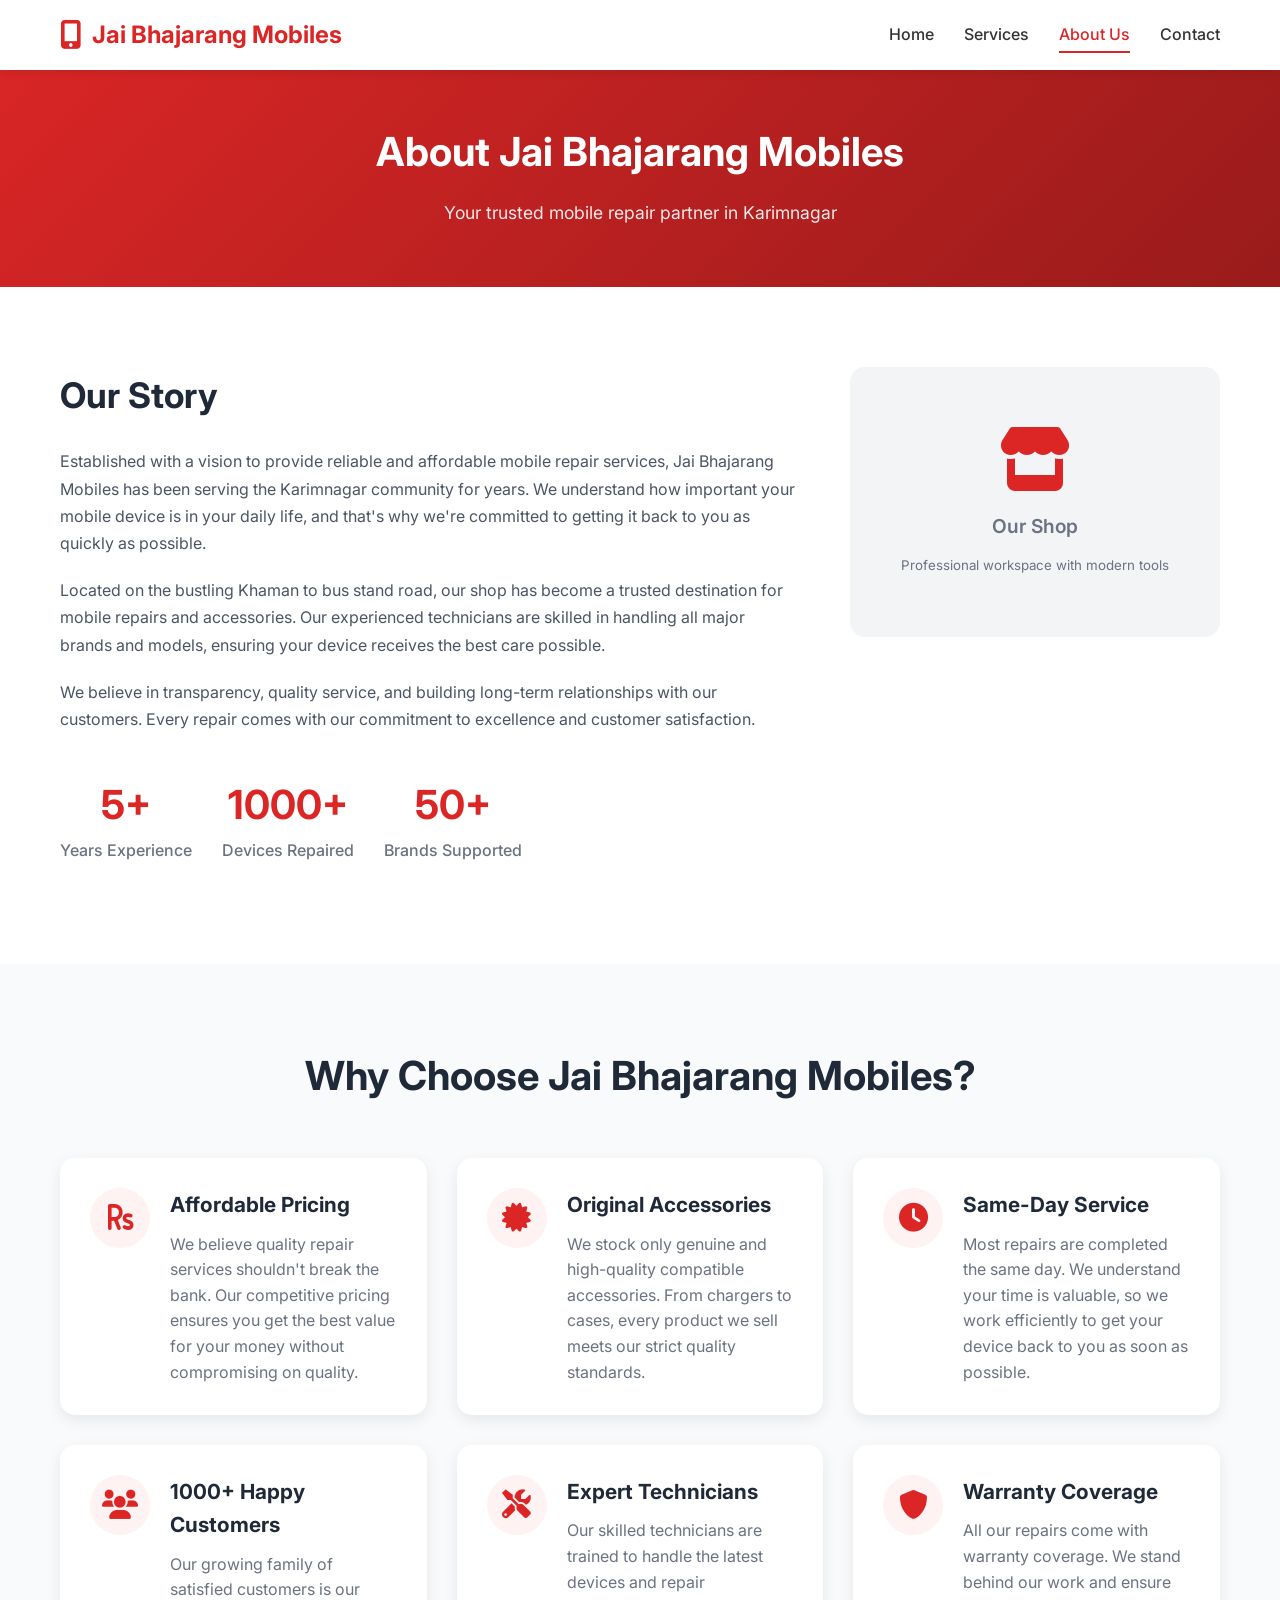
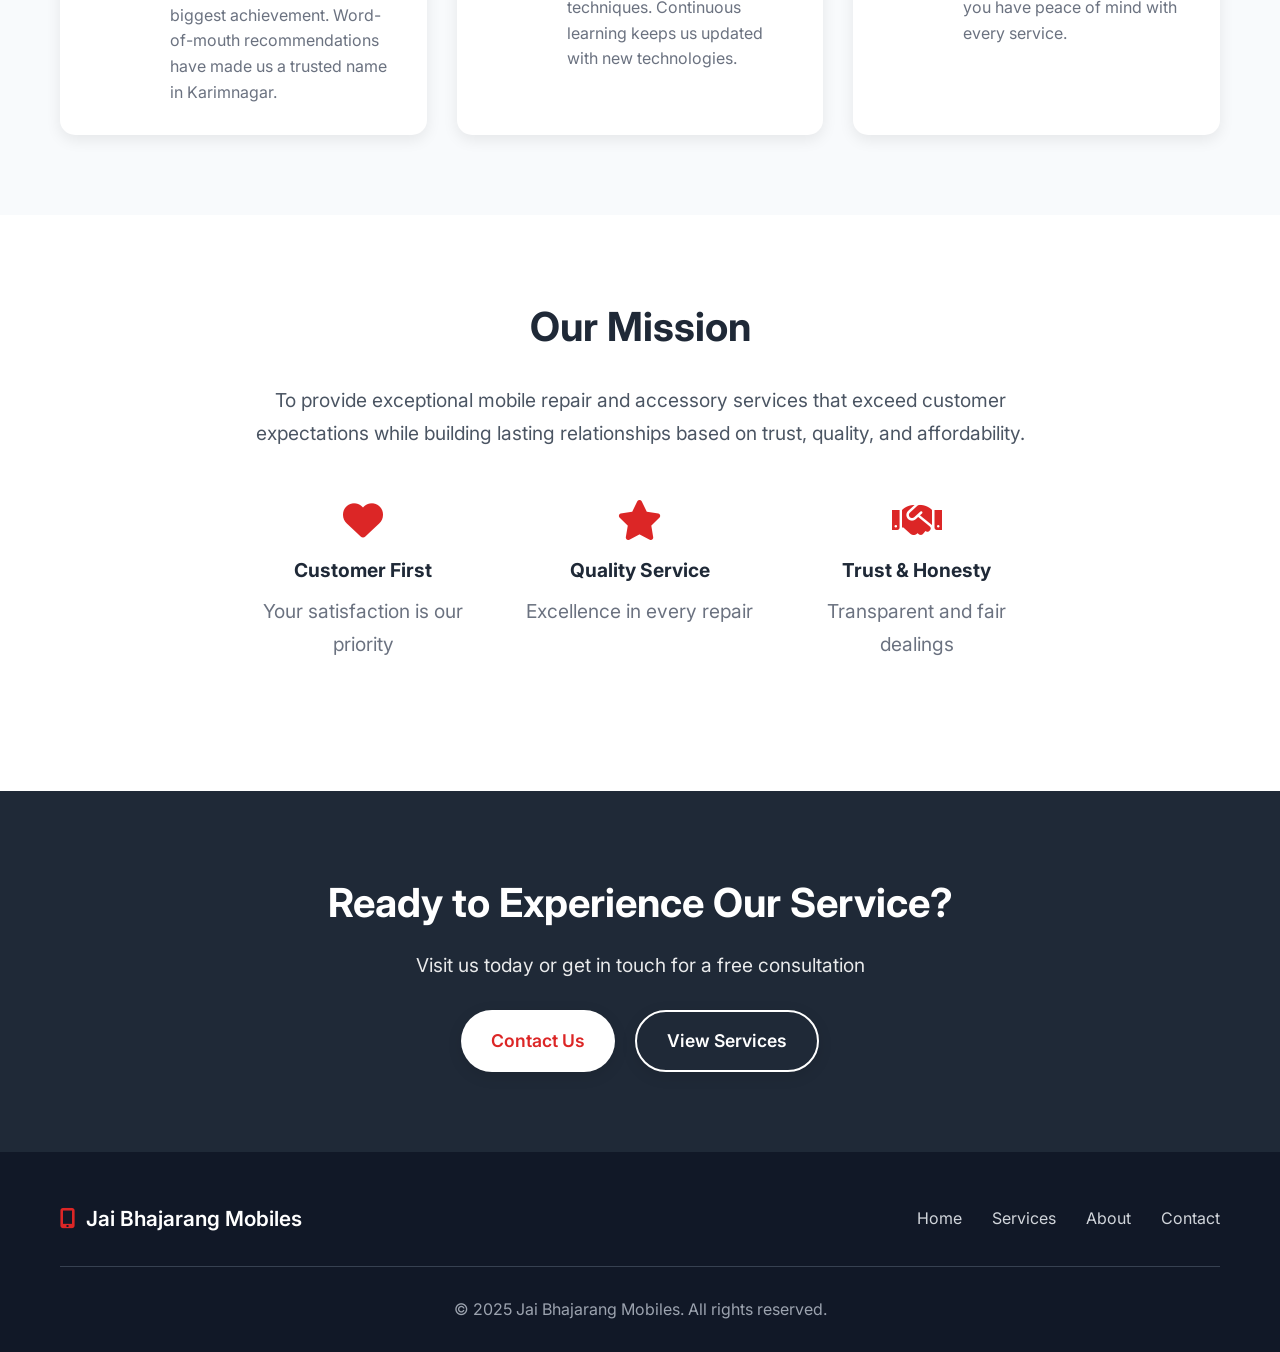
==== about.html @ c6daf956 "Added website files" ====
<!DOCTYPE html>
<html lang="en">
<head>
    <meta charset="UTF-8">
    <meta name="viewport" content="width=device-width, initial-scale=1.0">
    <title>About Us - Jai Bhajarang Mobiles</title>
    <link rel="stylesheet" href="styles.css">
    <link href="https://cdnjs.cloudflare.com/ajax/libs/font-awesome/6.0.0/css/all.min.css" rel="stylesheet">
    <link href="https://fonts.googleapis.com/css2?family=Inter:wght@300;400;500;600;700&display=swap" rel="stylesheet">
</head>
<body>
    <!-- Navigation -->
    <nav class="navbar">
        <div class="nav-container">
            <div class="nav-logo">
                <i class="fas fa-mobile-alt"></i>
                <span>Jai Bhajarang Mobiles</span>
            </div>
            <div class="nav-menu" id="nav-menu">
                <a href="index.html" class="nav-link">Home</a>
                <a href="services.html" class="nav-link">Services</a>
                <a href="about.html" class="nav-link active">About Us</a>
                <a href="contact.html" class="nav-link">Contact</a>
            </div>
            <div class="nav-toggle" id="nav-toggle">
                <span class="bar"></span>
                <span class="bar"></span>
                <span class="bar"></span>
            </div>
        </div>
    </nav>

    <!-- Page Header -->
    <section class="page-header">
        <div class="container">
            <h1>About Jai Bhajarang Mobiles</h1>
            <p>Your trusted mobile repair partner in Karimnagar</p>
        </div>
    </section>

    <!-- About Section -->
    <section class="about-content">
        <div class="container">
            <div class="about-grid">
                <div class="about-text">
                    <h2>Our Story</h2>
                    <p>Established with a vision to provide reliable and affordable mobile repair services, Jai Bhajarang Mobiles has been serving the Karimnagar community for years. We understand how important your mobile device is in your daily life, and that's why we're committed to getting it back to you as quickly as possible.</p>
                    
                    <p>Located on the bustling Khaman to bus stand road, our shop has become a trusted destination for mobile repairs and accessories. Our experienced technicians are skilled in handling all major brands and models, ensuring your device receives the best care possible.</p>
                    
                    <p>We believe in transparency, quality service, and building long-term relationships with our customers. Every repair comes with our commitment to excellence and customer satisfaction.</p>
                    
                    <div class="experience-stats">
                        <div class="stat">
                            <h3>5+</h3>
                            <p>Years Experience</p>
                        </div>
                        <div class="stat">
                            <h3>1000+</h3>
                            <p>Devices Repaired</p>
                        </div>
                        <div class="stat">
                            <h3>50+</h3>
                            <p>Brands Supported</p>
                        </div>
                    </div>
                </div>
                
                <div class="about-image">
                    <div class="shop-placeholder">
                        <i class="fas fa-store"></i>
                        <p>Our Shop</p>
                        <small>Professional workspace with modern tools</small>
                    </div>
                </div>
            </div>
        </div>
    </section>

    <!-- Why Choose Us -->
    <section class="why-choose-detailed">
        <div class="container">
            <h2>Why Choose Jai Bhajarang Mobiles?</h2>
            <div class="reasons-grid">
                
                <div class="reason-card">
                    <div class="reason-icon">
                        <i class="fas fa-rupee-sign"></i>
                    </div>
                    <div class="reason-content">
                        <h3>Affordable Pricing</h3>
                        <p>We believe quality repair services shouldn't break the bank. Our competitive pricing ensures you get the best value for your money without compromising on quality.</p>
                    </div>
                </div>

                <div class="reason-card">
                    <div class="reason-icon">
                        <i class="fas fa-certificate"></i>
                    </div>
                    <div class="reason-content">
                        <h3>Original Accessories</h3>
                        <p>We stock only genuine and high-quality compatible accessories. From chargers to cases, every product we sell meets our strict quality standards.</p>
                    </div>
                </div>

                <div class="reason-card">
                    <div class="reason-icon">
                        <i class="fas fa-clock"></i>
                    </div>
                    <div class="reason-content">
                        <h3>Same-Day Service</h3>
                        <p>Most repairs are completed the same day. We understand your time is valuable, so we work efficiently to get your device back to you as soon as possible.</p>
                    </div>
                </div>

                <div class="reason-card">
                    <div class="reason-icon">
                        <i class="fas fa-users"></i>
                    </div>
                    <div class="reason-content">
                        <h3>1000+ Happy Customers</h3>
                        <p>Our growing family of satisfied customers is our biggest achievement. Word-of-mouth recommendations have made us a trusted name in Karimnagar.</p>
                    </div>
                </div>

                <div class="reason-card">
                    <div class="reason-icon">
                        <i class="fas fa-tools"></i>
                    </div>
                    <div class="reason-content">
                        <h3>Expert Technicians</h3>
                        <p>Our skilled technicians are trained to handle the latest devices and repair techniques. Continuous learning keeps us updated with new technologies.</p>
                    </div>
                </div>

                <div class="reason-card">
                    <div class="reason-icon">
                        <i class="fas fa-shield-alt"></i>
                    </div>
                    <div class="reason-content">
                        <h3>Warranty Coverage</h3>
                        <p>All our repairs come with warranty coverage. We stand behind our work and ensure you have peace of mind with every service.</p>
                    </div>
                </div>

            </div>
        </div>
    </section>

    <!-- Our Mission -->
    <section class="mission-section">
        <div class="container">
            <div class="mission-content">
                <h2>Our Mission</h2>
                <p>To provide exceptional mobile repair and accessory services that exceed customer expectations while building lasting relationships based on trust, quality, and affordability.</p>
                
                <div class="values">
                    <div class="value">
                        <i class="fas fa-heart"></i>
                        <h4>Customer First</h4>
                        <p>Your satisfaction is our priority</p>
                    </div>
                    <div class="value">
                        <i class="fas fa-star"></i>
                        <h4>Quality Service</h4>
                        <p>Excellence in every repair</p>
                    </div>
                    <div class="value">
                        <i class="fas fa-handshake"></i>
                        <h4>Trust & Honesty</h4>
                        <p>Transparent and fair dealings</p>
                    </div>
                </div>
            </div>
        </div>
    </section>

    <!-- Call to Action -->
    <section class="cta-section">
        <div class="container">
            <div class="cta-content">
                <h2>Ready to Experience Our Service?</h2>
                <p>Visit us today or get in touch for a free consultation</p>
                <div class="cta-buttons">
                    <a href="contact.html" class="cta-button">Contact Us</a>
                    <a href="services.html" class="cta-button secondary">View Services</a>
                </div>
            </div>
        </div>
    </section>

    <!-- Footer -->
    <footer class="footer">
        <div class="container">
            <div class="footer-content">
                <div class="footer-logo">
                    <i class="fas fa-mobile-alt"></i>
                    <span>Jai Bhajarang Mobiles</span>
                </div>
                <div class="footer-links">
                    <a href="index.html">Home</a>
                    <a href="services.html">Services</a>
                    <a href="about.html">About</a>
                    <a href="contact.html">Contact</a>
                </div>
            </div>
            <div class="footer-bottom">
                <p>&copy; 2025 Jai Bhajarang Mobiles. All rights reserved.</p>
            </div>
        </div>
    </footer>

    <script src="script.js"></script>
</body>
</html>
---- styles.css ----
/* Reset and Base Styles */
* {
    margin: 0;
    padding: 0;
    box-sizing: border-box;
}

body {
    font-family: 'Inter', sans-serif;
    line-height: 1.6;
    color: #333;
    background-color: #fff;
}

.container {
    max-width: 1200px;
    margin: 0 auto;
    padding: 0 20px;
}

/* Navigation */
.navbar {
    background: #fff;
    box-shadow: 0 2px 10px rgba(0,0,0,0.1);
    position: fixed;
    top: 0;
    width: 100%;
    z-index: 1000;
}

.nav-container {
    max-width: 1200px;
    margin: 0 auto;
    padding: 0 20px;
    display: flex;
    justify-content: space-between;
    align-items: center;
    height: 70px;
}

.nav-logo {
    display: flex;
    align-items: center;
    font-size: 1.5rem;
    font-weight: 700;
    color: #dc2626;
}

.nav-logo i {
    margin-right: 10px;
    font-size: 1.8rem;
}

.nav-menu {
    display: flex;
    gap: 30px;
}

.nav-link {
    text-decoration: none;
    color: #333;
    font-weight: 500;
    transition: color 0.3s ease;
    position: relative;
}

.nav-link:hover,
.nav-link.active {
    color: #dc2626;
}

.nav-link.active::after {
    content: '';
    position: absolute;
    bottom: -5px;
    left: 0;
    width: 100%;
    height: 2px;
    background: #dc2626;
}

.nav-toggle {
    display: none;
    flex-direction: column;
    cursor: pointer;
}

.bar {
    width: 25px;
    height: 3px;
    background: #333;
    margin: 3px 0;
    transition: 0.3s;
}

/* Hero Section */
.hero {
    background: linear-gradient(135deg, #dc2626 0%, #991b1b 100%);
    color: white;
    padding: 120px 0 80px;
    min-height: 80vh;
    display: flex;
    align-items: center;
}

.hero-container {
    max-width: 1200px;
    margin: 0 auto;
    padding: 0 20px;
    display: grid;
    grid-template-columns: 1fr 1fr;
    gap: 50px;
    align-items: center;
}

.hero-title {
    font-size: 3rem;
    font-weight: 700;
    margin-bottom: 20px;
    line-height: 1.2;
}

.hero-subtitle {
    font-size: 1.2rem;
    margin-bottom: 30px;
    opacity: 0.9;
}

.cta-button {
    display: inline-flex;
    align-items: center;
    background: #fff;
    color: #dc2626;
    padding: 15px 30px;
    border-radius: 50px;
    text-decoration: none;
    font-weight: 600;
    font-size: 1.1rem;
    transition: all 0.3s ease;
    box-shadow: 0 4px 15px rgba(0,0,0,0.1);
}

.cta-button:hover {
    transform: translateY(-2px);
    box-shadow: 0 6px 20px rgba(0,0,0,0.15);
}

.cta-button i {
    margin-right: 10px;
}

.cta-button.secondary {
    background: transparent;
    color: #fff;
    border: 2px solid #fff;
}

.cta-button.secondary:hover {
    background: #fff;
    color: #dc2626;
}

.hero-image {
    display: flex;
    justify-content: center;
    align-items: center;
}

.phone-repair-visual {
    position: relative;
    font-size: 8rem;
    opacity: 0.8;
}

.phone-repair-visual .fa-mobile-alt {
    color: #fff;
}

.phone-repair-visual .fa-wrench {
    position: absolute;
    top: 20px;
    right: -30px;
    font-size: 4rem;
    color: #fbbf24;
    animation: bounce 2s infinite;
}

@keyframes bounce {
    0%, 20%, 50%, 80%, 100% { transform: translateY(0); }
    40% { transform: translateY(-10px); }
    60% { transform: translateY(-5px); }
}

/* Page Header */
.page-header {
    background: linear-gradient(135deg, #dc2626 0%, #991b1b 100%);
    color: white;
    padding: 120px 0 60px;
    text-align: center;
}

.page-header h1 {
    font-size: 2.5rem;
    margin-bottom: 15px;
}

.page-header p {
    font-size: 1.1rem;
    opacity: 0.9;
}

/* Quick Services */
.quick-services {
    padding: 80px 0;
    background: #f8fafc;
}

.quick-services h2 {
    text-align: center;
    font-size: 2.5rem;
    margin-bottom: 50px;
    color: #1f2937;
}

.services-grid {
    display: grid;
    grid-template-columns: repeat(auto-fit, minmax(250px, 1fr));
    gap: 30px;
}

.service-card {
    background: white;
    padding: 40px 30px;
    border-radius: 15px;
    text-align: center;
    box-shadow: 0 5px 15px rgba(0,0,0,0.08);
    transition: all 0.3s ease;
}

.service-card:hover {
    transform: translateY(-5px);
    box-shadow: 0 10px 25px rgba(0,0,0,0.15);
}

.service-card i {
    font-size: 3rem;
    color: #dc2626;
    margin-bottom: 20px;
}

.service-card h3 {
    font-size: 1.3rem;
    margin-bottom: 15px;
    color: #1f2937;
}

.service-card p {
    color: #6b7280;
}

/* Location & Contact */
.location-contact {
    padding: 80px 0;
}

.location-grid {
    display: grid;
    grid-template-columns: 1fr 1fr;
    gap: 50px;
    align-items: center;
}

.location-info h2 {
    font-size: 2.2rem;
    margin-bottom: 30px;
    color: #1f2937;
}

.address, .hours {
    display: flex;
    align-items: flex-start;
    margin-bottom: 25px;
}

.address i, .hours i {
    font-size: 1.5rem;
    color: #dc2626;
    margin-right: 15px;
    margin-top: 5px;
}

.address p, .hours p {
    font-size: 1.1rem;
    color: #4b5563;
}

.quick-contact {
    display: flex;
    gap: 15px;
    margin-top: 30px;
}

.contact-btn {
    display: flex;
    align-items: center;
    padding: 12px 25px;
    border-radius: 25px;
    text-decoration: none;
    font-weight: 600;
    transition: all 0.3s ease;
}

.call-btn {
    background: #dc2626;
    color: white;
}

.call-btn:hover {
    background: #991b1b;
}

.whatsapp-btn {
    background: #25d366;
    color: white;
}

.whatsapp-btn:hover {
    background: #128c7e;
}

.contact-btn i {
    margin-right: 8px;
}

.map-container {
    background: #f3f4f6;
    border-radius: 15px;
    overflow: hidden;
    height: 300px;
}

.map-placeholder {
    display: flex;
    flex-direction: column;
    justify-content: center;
    align-items: center;
    height: 100%;
    color: #6b7280;
    text-align: center;
}

.map-placeholder i {
    font-size: 3rem;
    margin-bottom: 15px;
    color: #dc2626;
}

/* Why Choose Us */
.why-choose {
    padding: 80px 0;
    background: #f8fafc;
}

.why-choose h2 {
    text-align: center;
    font-size: 2.5rem;
    margin-bottom: 50px;
    color: #1f2937;
}

.features-grid {
    display: grid;
    grid-template-columns: repeat(auto-fit, minmax(250px, 1fr));
    gap: 30px;
}

.feature {
    text-align: center;
    padding: 30px 20px;
}

.feature i {
    font-size: 3rem;
    color: #dc2626;
    margin-bottom: 20px;
}

.feature h3 {
    font-size: 1.3rem;
    margin-bottom: 15px;
    color: #1f2937;
}

.feature p {
    color: #6b7280;
}

/* Services Detailed */
.services-detailed {
    padding: 80px 0;
}

.services-list {
    display: flex;
    flex-direction: column;
    gap: 40px;
}

.service-item {
    display: grid;
    grid-template-columns: auto 1fr;
    gap: 30px;
    background: white;
    padding: 40px;
    border-radius: 15px;
    box-shadow: 0 5px 15px rgba(0,0,0,0.08);
    transition: all 0.3s ease;
}

.service-item:hover {
    box-shadow: 0 10px 25px rgba(0,0,0,0.15);
}

.service-icon {
    display: flex;
    align-items: center;
    justify-content: center;
    width: 80px;
    height: 80px;
    background: #fef2f2;
    border-radius: 50%;
    flex-shrink: 0;
}

.service-icon i {
    font-size: 2.5rem;
    color: #dc2626;
}

.service-content h3 {
    font-size: 1.5rem;
    margin-bottom: 15px;
    color: #1f2937;
}

.service-content p {
    color: #6b7280;
    margin-bottom: 20px;
    line-height: 1.6;
}

.service-features {
    list-style: none;
    display: grid;
    grid-template-columns: repeat(auto-fit, minmax(200px, 1fr));
    gap: 10px;
}

.service-features li {
    display: flex;
    align-items: center;
    color: #4b5563;
}

.service-features li i {
    color: #10b981;
    margin-right: 8px;
}

/* About Content */
.about-content {
    padding: 80px 0;
}

.about-grid {
    display: grid;
    grid-template-columns: 2fr 1fr;
    gap: 50px;
    align-items: start;
}

.about-text h2 {
    font-size: 2.2rem;
    margin-bottom: 25px;
    color: #1f2937;
}

.about-text p {
    margin-bottom: 20px;
    color: #4b5563;
    line-height: 1.7;
}

.experience-stats {
    display: flex;
    gap: 30px;
    margin-top: 40px;
}

.stat {
    text-align: center;
}

.stat h3 {
    font-size: 2.5rem;
    color: #dc2626;
    font-weight: 700;
}

.stat p {
    color: #6b7280;
    font-weight: 500;
}

.about-image {
    display: flex;
    justify-content: center;
}

.shop-placeholder {
    background: #f3f4f6;
    border-radius: 15px;
    padding: 60px 40px;
    text-align: center;
    width: 100%;
    color: #6b7280;
}

.shop-placeholder i {
    font-size: 4rem;
    color: #dc2626;
    margin-bottom: 20px;
}

.shop-placeholder p {
    font-size: 1.2rem;
    font-weight: 600;
    margin-bottom: 10px;
}

/* Why Choose Detailed */
.why-choose-detailed {
    padding: 80px 0;
    background: #f8fafc;
}

.why-choose-detailed h2 {
    text-align: center;
    font-size: 2.5rem;
    margin-bottom: 50px;
    color: #1f2937;
}

.reasons-grid {
    display: grid;
    grid-template-columns: repeat(auto-fit, minmax(350px, 1fr));
    gap: 30px;
}

.reason-card {
    background: white;
    padding: 30px;
    border-radius: 15px;
    box-shadow: 0 5px 15px rgba(0,0,0,0.08);
    display: flex;
    gap: 20px;
}

.reason-icon {
    display: flex;
    align-items: center;
    justify-content: center;
    width: 60px;
    height: 60px;
    background: #fef2f2;
    border-radius: 50%;
    flex-shrink: 0;
}

.reason-icon i {
    font-size: 1.8rem;
    color: #dc2626;
}

.reason-content h3 {
    font-size: 1.3rem;
    margin-bottom: 10px;
    color: #1f2937;
}

.reason-content p {
    color: #6b7280;
    line-height: 1.6;
}

/* Mission Section */
.mission-section {
    padding: 80px 0;
}

.mission-content {
    text-align: center;
    max-width: 800px;
    margin: 0 auto;
}

.mission-content h2 {
    font-size: 2.5rem;
    margin-bottom: 25px;
    color: #1f2937;
}

.mission-content p {
    font-size: 1.2rem;
    color: #4b5563;
    line-height: 1.7;
    margin-bottom: 50px;
}

.values {
    display: grid;
    grid-template-columns: repeat(auto-fit, minmax(200px, 1fr));
    gap: 30px;
}

.value {
    text-align: center;
}

.value i {
    font-size: 2.5rem;
    color: #dc2626;
    margin-bottom: 15px;
}

.value h4 {
    font-size: 1.2rem;
    margin-bottom: 10px;
    color: #1f2937;
}

.value p {
    color: #6b7280;
}

/* Contact Section */
.contact-section {
    padding: 80px 0;
}

.contact-grid {
    display: grid;
    grid-template-columns: 1fr 1fr;
    gap: 60px;
}

.contact-info h2 {
    font-size: 2.2rem;
    margin-bottom: 20px;
    color: #1f2937;
}

.contact-info > p {
    color: #6b7280;
    margin-bottom: 40px;
}

.contact-item {
    display: flex;
    gap: 20px;
    margin-bottom: 30px;
}

.contact-icon {
    display: flex;
    align-items: center;
    justify-content: center;
    width: 50px;
    height: 50px;
    background: #fef2f2;
    border-radius: 50%;
    flex-shrink: 0;
}

.contact-icon i {
    font-size: 1.5rem;
    color: #dc2626;
}

.contact-details h3 {
    font-size: 1.2rem;
    margin-bottom: 5px;
    color: #1f2937;
}

.contact-details p {
    color: #4b5563;
    margin-bottom: 5px;
}

.contact-details a {
    color: #dc2626;
    text-decoration: none;
}

.contact-details a:hover {
    text-decoration: underline;
}

.contact-details small {
    color: #9ca3af;
}

.quick-actions {
    display: flex;
    gap: 15px;
    margin: 30px 0;
}

.action-btn {
    display: flex;
    align-items: center;
    padding: 12px 20px;
    border-radius: 25px;
    text-decoration: none;
    font-weight: 600;
    transition: all 0.3s ease;
}

.action-btn i {
    margin-right: 8px;
}

.social-media {
    margin-top: 40px;
}

.social-media h3 {
    font-size: 1.2rem;
    margin-bottom: 15px;
    color: #1f2937;
}

.social-links {
    display: flex;
    gap: 15px;
}

.social-link {
    display: flex;
    align-items: center;
    justify-content: center;
    width: 45px;
    height: 45px;
    border-radius: 50%;
    text-decoration: none;
    transition: all 0.3s ease;
}

.social-link.facebook {
    background: #1877f2;
    color: white;
}

.social-link.instagram {
    background: linear-gradient(45deg, #f09433 0%, #e6683c 25%, #dc2743 50%, #cc2366 75%, #bc1888 100%);
    color: white;
}

.social-link:hover {
    transform: translateY(-2px);
}

/* Contact Form */
.contact-form-container h2 {
    font-size: 2.2rem;
    margin-bottom: 30px;
    color: #1f2937;
}

.contact-form {
    background: #f8fafc;
    padding: 40px;
    border-radius: 15px;
}

.form-group {
    margin-bottom: 25px;
}

.form-group label {
    display: block;
    margin-bottom: 8px;
    font-weight: 600;
    color: #374151;
}

.form-group input,
.form-group select,
.form-group textarea {
    width: 100%;
    padding: 12px 15px;
    border: 2px solid #e5e7eb;
    border-radius: 8px;
    font-size: 1rem;
    transition: border-color 0.3s ease;
}

.form-group input:focus,
.form-group select:focus,
.form-group textarea:focus {
    outline: none;
    border-color: #dc2626;
}

.submit-btn {
    background: #dc2626;
    color: white;
    padding: 15px 30px;
    border: none;
    border-radius: 8px;
    font-size: 1.1rem;
    font-weight: 600;
    cursor: pointer;
    transition: all 0.3s ease;
    display: flex;
    align-items: center;
    justify-content: center;
    gap: 10px;
}

.submit-btn:hover {
    background: #991b1b;
    transform: translateY(-2px);
}

/* Map Section */
.map-section {
    padding: 80px 0;
    background: #f8fafc;
}

.map-section h2 {
    text-align: center;
    font-size: 2.2rem;
    margin-bottom: 40px;
    color: #1f2937;
}

.map-container-large {
    background: #e5e7eb;
    border-radius: 15px;
    height: 400px;
    margin-bottom: 30px;
}

.map-placeholder-large {
    display: flex;
    flex-direction: column;
    justify-content: center;
    align-items: center;
    height: 100%;
    color: #6b7280;
    text-align: center;
}

.map-placeholder-large i {
    font-size: 4rem;
    margin-bottom: 20px;
    color: #dc2626;
}

.map-placeholder-large h3 {
    font-size: 1.5rem;
    margin-bottom: 10px;
}

.map-directions {
    text-align: center;
    color: #4b5563;
    line-height: 1.6;
}

/* Emergency Contact */
.emergency-contact {
    padding: 60px 0;
    background: #dc2626;
    color: white;
    text-align: center;
}

.emergency-content h2 {
    font-size: 2rem;
    margin-bottom: 15px;
}

.emergency-content p {
    margin-bottom: 25px;
    opacity: 0.9;
}

.emergency-btn {
    display: inline-flex;
    align-items: center;
    background: white;
    color: #dc2626;
    padding: 15px 30px;
    border-radius: 50px;
    text-decoration: none;
    font-weight: 600;
    font-size: 1.1rem;
    transition: all 0.3s ease;
}

.emergency-btn:hover {
    transform: translateY(-2px);
    box-shadow: 0 5px 15px rgba(0,0,0,0.2);
}

.emergency-btn i {
    margin-right: 10px;
}

/* CTA Section */
.cta-section {
    padding: 80px 0;
    background: #1f2937;
    color: white;
    text-align: center;
}

.cta-content h2 {
    font-size: 2.5rem;
    margin-bottom: 15px;
}

.cta-content p {
    font-size: 1.2rem;
    margin-bottom: 30px;
    opacity: 0.9;
}

.cta-buttons {
    display: flex;
    justify-content: center;
    gap: 20px;
}

/* Footer */
.footer {
    background: #111827;
    color: white;
    padding: 50px 0 30px;
}

.footer-content {
    display: flex;
    justify-content: space-between;
    align-items: center;
    margin-bottom: 30px;
}

.footer-logo {
    display: flex;
    align-items: center;
    font-size: 1.3rem;
    font-weight: 600;
}

.footer-logo i {
    margin-right: 10px;
    color: #dc2626;
}

.footer-links {
    display: flex;
    gap: 30px;
}

.footer-links a {
    color: #d1d5db;
    text-decoration: none;
    transition: color 0.3s ease;
}

.footer-links a:hover {
    color: #dc2626;
}

.footer-bottom {
    text-align: center;
    padding-top: 30px;
    border-top: 1px solid #374151;
    color: #9ca3af;
}

/* Responsive Design */
@media (max-width: 768px) {
    .nav-menu {
        position: fixed;
        left: -100%;
        top: 70px;
        flex-direction: column;
        background-color: white;
        width: 100%;
        text-align: center;
        transition: 0.3s;
        box-shadow: 0 10px 27px rgba(0,0,0,0.05);
        padding: 20px 0;
    }

    .nav-menu.active {
        left: 0;
    }

    .nav-toggle {
        display: flex;
    }

    .nav-toggle.active .bar:nth-child(2) {
        opacity: 0;
    }

    .nav-toggle.active .bar:nth-child(1) {
        transform: translateY(8px) rotate(45deg);
    }

    .nav-toggle.active .bar:nth-child(3) {
        transform: translateY(-8px) rotate(-45deg);
    }

    .hero-container {
        grid-template-columns: 1fr;
        text-align: center;
        gap: 30px;
    }

    .hero-title {
        font-size: 2.2rem;
    }

    .location-grid {
        grid-template-columns: 1fr;
        gap: 40px;
    }

    .about-grid {
        grid-template-columns: 1fr;
        gap: 40px;
    }

    .contact-grid {
        grid-template-columns: 1fr;
        gap: 50px;
    }

    .quick-contact,
    .quick-actions,
    .cta-buttons {
        flex-direction: column;
        align-items: center;
    }

    .experience-stats {
        justify-content: center;
        gap: 20px;
    }

    .footer-content {
        flex-direction: column;
        gap: 20px;
        text-align: center;
    }

    .footer-links {
        flex-wrap: wrap;
        justify-content: center;
        gap: 20px;
    }

    .services-grid,
    .features-grid,
    .reasons-grid {
        grid-template-columns: 1fr;
    }

    .service-item {
        grid-template-columns: 1fr;
        text-align: center;
        gap: 20px;
    }

    .reason-card {
        flex-direction: column;
        text-align: center;
    }

    .values {
        grid-template-columns: 1fr;
    }
}

@media (max-width: 480px) {
    .container {
        padding: 0 15px;
    }

    .hero {
        padding: 100px 0 60px;
    }

    .hero-title {
        font-size: 1.8rem;
    }

    .hero-subtitle {
        font-size: 1rem;
    }

    .page-header {
        padding: 100px 0 50px;
    }

    .page-header h1 {
        font-size: 2rem;
    }

    .quick-services,
    .location-contact,
    .why-choose,
    .services-detailed,
    .about-content,
    .why-choose-detailed,
    .mission-section,
    .contact-section,
    .map-section {
        padding: 60px 0;
    }

    .service-card,
    .contact-form {
        padding: 30px 20px;
    }

    .service-item {
        padding: 30px 20px;
    }

    .reason-card {
        padding: 25px 20px;
    }
}
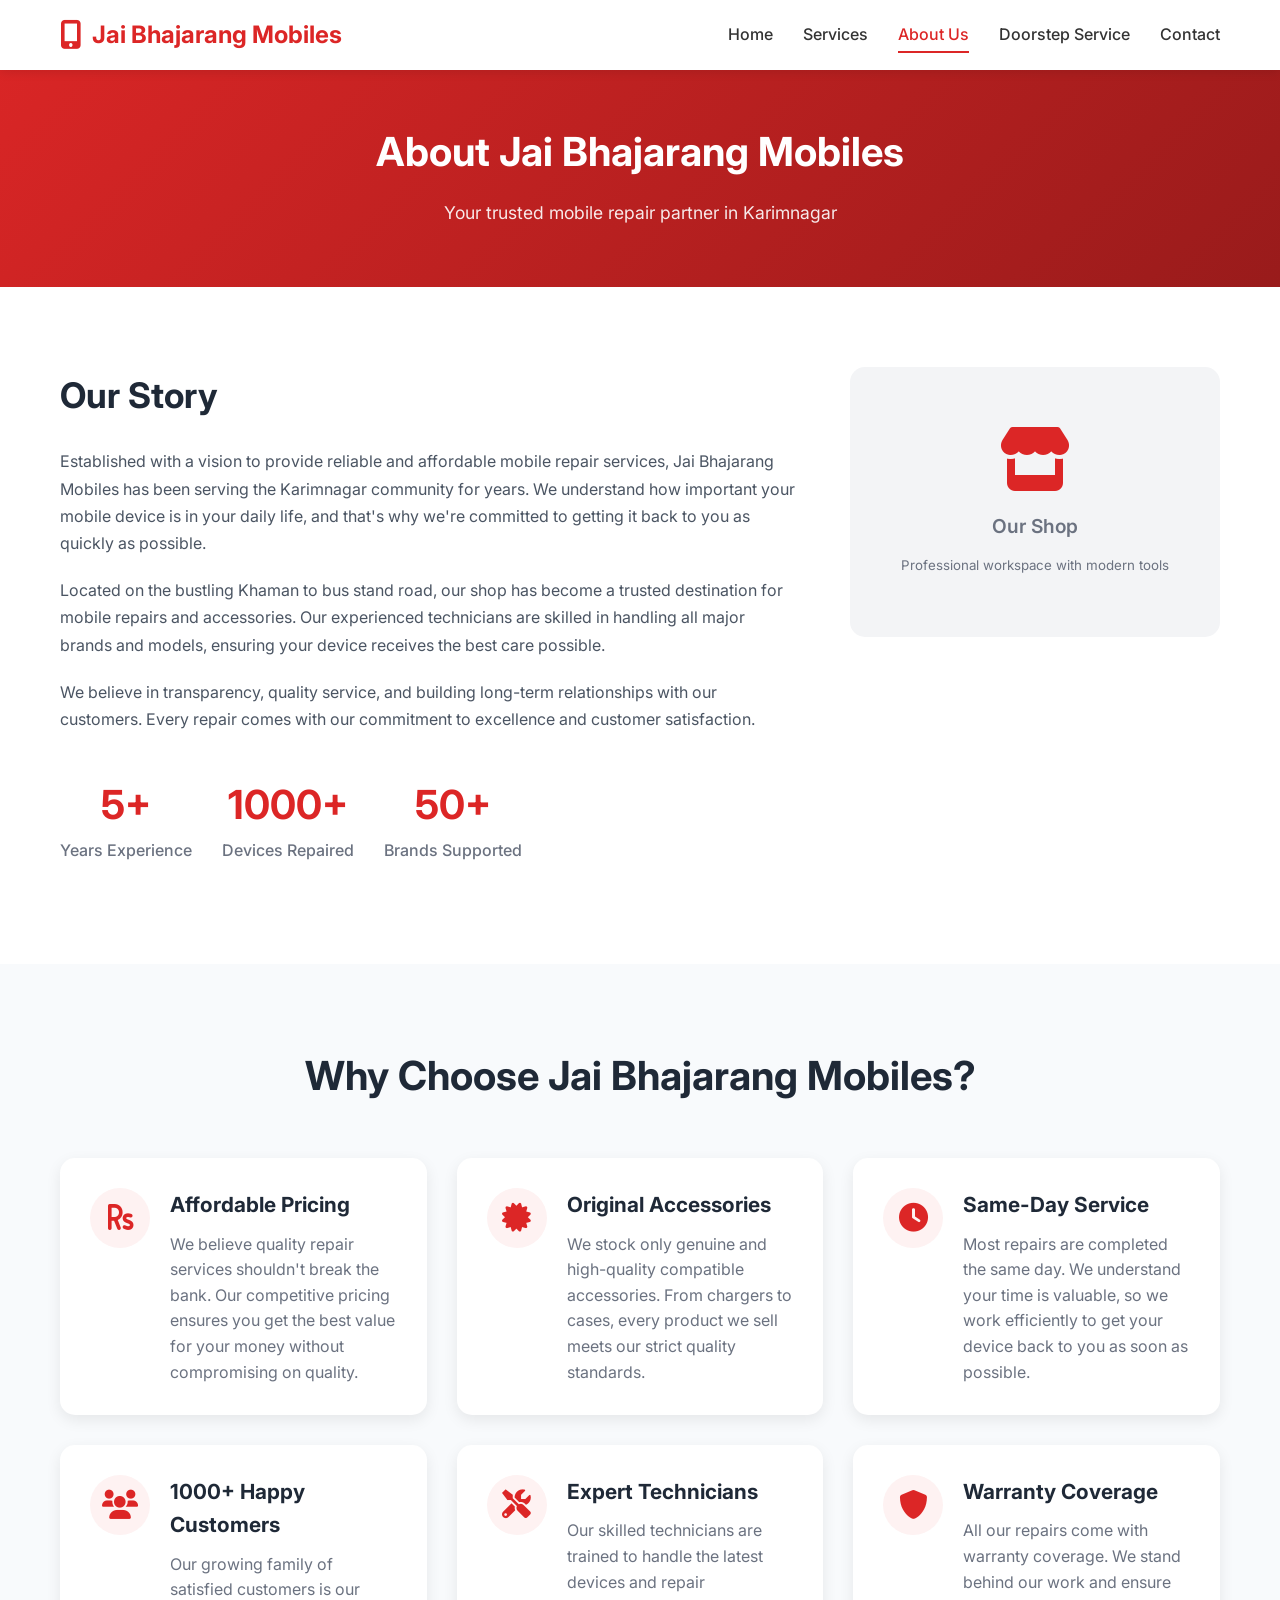
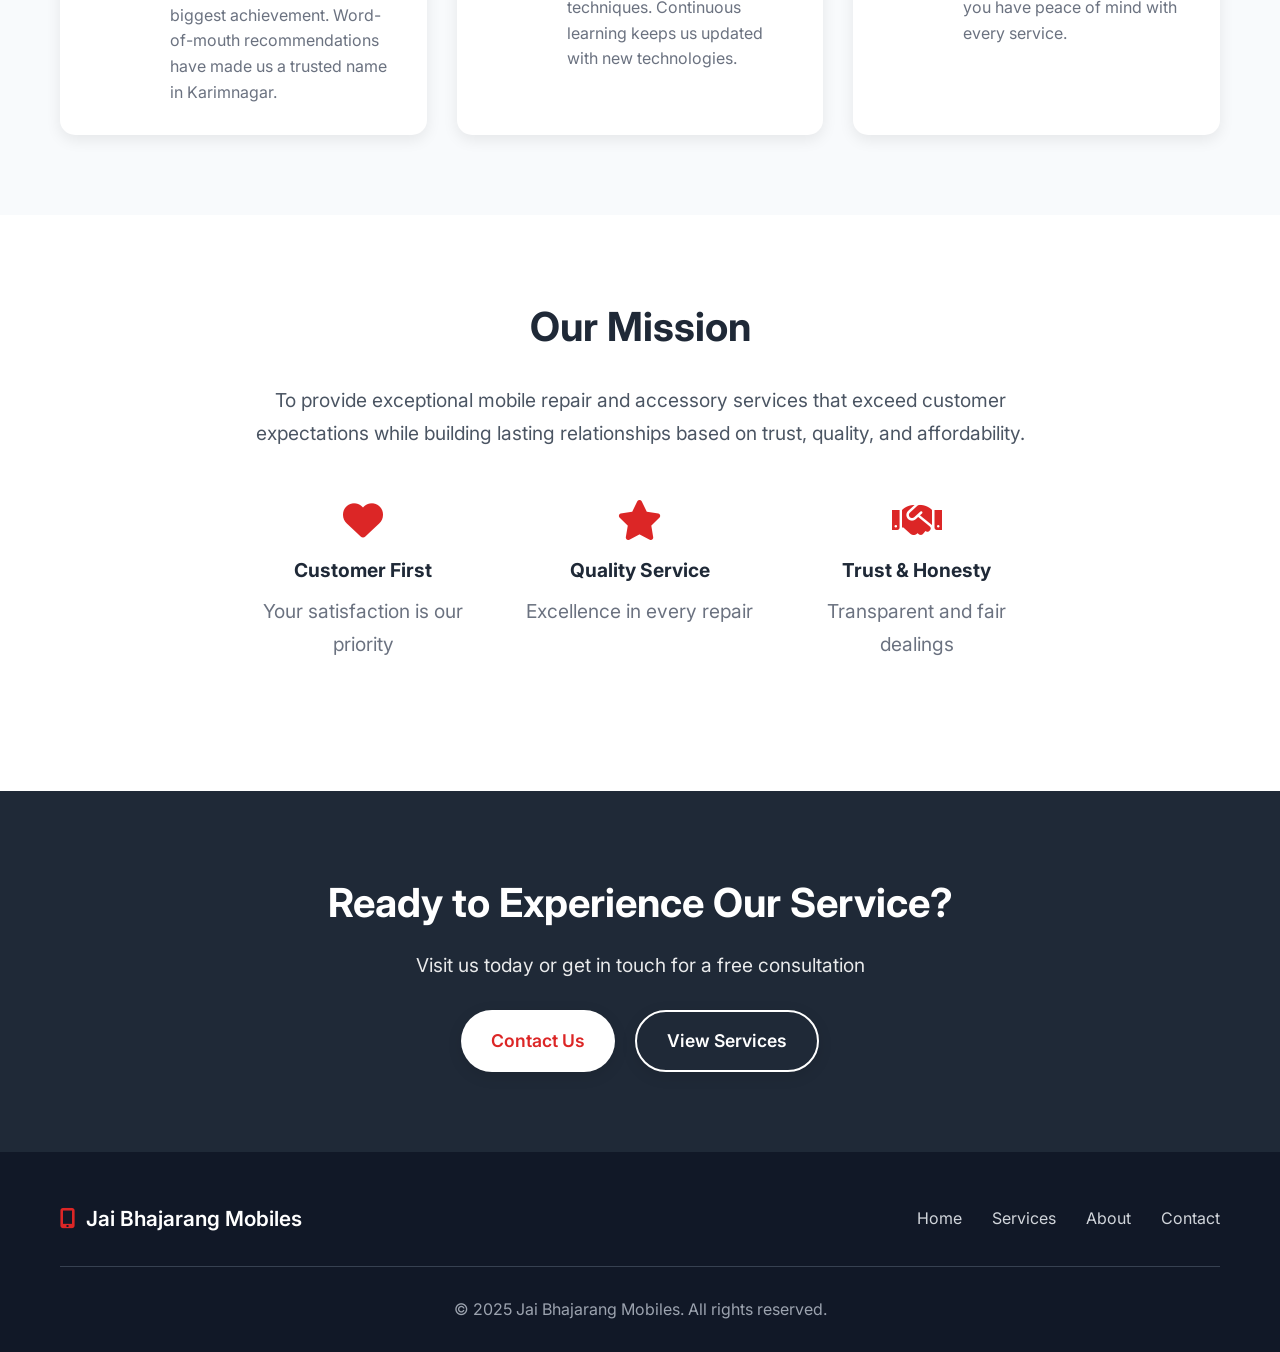
==== commit c099c8e2: "addede door service page" ====
--- a/about.html
+++ b/about.html
@@ -20,6 +20,7 @@
                 <a href="index.html" class="nav-link">Home</a>
                 <a href="services.html" class="nav-link">Services</a>
                 <a href="about.html" class="nav-link active">About Us</a>
+                <a href="doorstep-service.html" class="nav-link">Doorstep Service</a>
                 <a href="contact.html" class="nav-link">Contact</a>
             </div>
             <div class="nav-toggle" id="nav-toggle">
--- a/styles.css
+++ b/styles.css
@@ -246,6 +246,19 @@
     font-size: 3rem;
     color: #dc2626;
     margin-bottom: 20px;
+}
+
+.service-icon-home {
+    display: flex;
+    justify-content: center;
+    align-items: center;
+    margin-bottom: 20px;
+    width: 60px;
+    height: 60px;
+    margin: 0 auto 20px auto;
+    background: #fef2f2;
+    border-radius: 50%;
+    padding: 10px;
 }
 
 .service-card h3 {
@@ -992,6 +1005,265 @@
     padding-top: 30px;
     border-top: 1px solid #374151;
     color: #9ca3af;
+}
+
+/* Doorstep Service Styles */
+.doorstep-visual {
+    display: flex;
+    justify-content: center;
+    align-items: center;
+}
+
+.delivery-icon {
+    display: flex;
+    gap: 20px;
+    align-items: center;
+    font-size: 4rem;
+    opacity: 0.8;
+}
+
+.delivery-icon .fa-home {
+    color: #10b981;
+}
+
+.delivery-icon .fa-mobile-alt {
+    color: #dc2626;
+    animation: bounce 2s infinite;
+}
+
+.delivery-icon .fa-tools {
+    color: #fbbf24;
+}
+
+.doorstep-services {
+    padding: 80px 0;
+    background: #f8fafc;
+}
+
+.section-subtitle {
+    text-align: center;
+    color: #6b7280;
+    font-size: 1.1rem;
+    margin-bottom: 50px;
+}
+
+.doorstep-card {
+    background: white;
+    border: 2px solid #e5e7eb;
+    transition: all 0.3s ease;
+}
+
+.doorstep-card:hover {
+    border-color: #dc2626;
+    transform: translateY(-5px);
+}
+
+/* How It Works */
+.how-it-works {
+    padding: 80px 0;
+}
+
+.how-it-works h2 {
+    text-align: center;
+    font-size: 2.5rem;
+    margin-bottom: 50px;
+    color: #1f2937;
+}
+
+.steps-grid {
+    display: grid;
+    grid-template-columns: repeat(auto-fit, minmax(250px, 1fr));
+    gap: 30px;
+}
+
+.step-card {
+    text-align: center;
+    padding: 40px 20px;
+    background: white;
+    border-radius: 15px;
+    box-shadow: 0 5px 15px rgba(0,0,0,0.08);
+    position: relative;
+    transition: all 0.3s ease;
+}
+
+.step-card:hover {
+    transform: translateY(-5px);
+    box-shadow: 0 10px 25px rgba(0,0,0,0.15);
+}
+
+.step-number {
+    position: absolute;
+    top: -15px;
+    left: 50%;
+    transform: translateX(-50%);
+    width: 40px;
+    height: 40px;
+    background: #dc2626;
+    color: white;
+    border-radius: 50%;
+    display: flex;
+    align-items: center;
+    justify-content: center;
+    font-weight: 700;
+    font-size: 1.2rem;
+}
+
+.step-icon {
+    font-size: 3rem;
+    color: #dc2626;
+    margin: 20px 0;
+}
+
+.step-card h3 {
+    font-size: 1.3rem;
+    margin-bottom: 15px;
+    color: #1f2937;
+}
+
+.step-card p {
+    color: #6b7280;
+    line-height: 1.6;
+}
+
+/* Complex Repairs */
+.complex-repairs {
+    padding: 80px 0;
+    background: #f8fafc;
+}
+
+.complex-content {
+    display: grid;
+    grid-template-columns: 2fr 1fr;
+    gap: 50px;
+    align-items: center;
+}
+
+.complex-text h2 {
+    font-size: 2.2rem;
+    margin-bottom: 25px;
+    color: #1f2937;
+}
+
+.complex-text p {
+    font-size: 1.1rem;
+    color: #4b5563;
+    line-height: 1.7;
+    margin-bottom: 30px;
+}
+
+.complex-features {
+    display: flex;
+    flex-direction: column;
+    gap: 15px;
+}
+
+.feature-item {
+    display: flex;
+    align-items: center;
+    gap: 15px;
+    color: #374151;
+}
+
+.feature-item i {
+    color: #dc2626;
+    font-size: 1.2rem;
+    width: 20px;
+}
+
+.pickup-delivery-icon {
+    display: flex;
+    align-items: center;
+    justify-content: center;
+    gap: 15px;
+    font-size: 2.5rem;
+    color: #dc2626;
+    background: white;
+    padding: 40px;
+    border-radius: 15px;
+    box-shadow: 0 5px 15px rgba(0,0,0,0.08);
+}
+
+.pickup-delivery-icon .fa-arrow-right {
+    color: #10b981;
+    font-size: 1.5rem;
+}
+
+/* Service Areas */
+.service-areas {
+    padding: 80px 0;
+}
+
+.service-areas h2 {
+    text-align: center;
+    font-size: 2.2rem;
+    margin-bottom: 15px;
+    color: #1f2937;
+}
+
+.service-areas p {
+    text-align: center;
+    color: #6b7280;
+    font-size: 1.1rem;
+    margin-bottom: 50px;
+}
+
+.areas-grid {
+    display: grid;
+    grid-template-columns: repeat(auto-fit, minmax(200px, 1fr));
+    gap: 20px;
+}
+
+.area-item {
+    display: flex;
+    align-items: center;
+    gap: 10px;
+    padding: 15px 20px;
+    background: #fef2f2;
+    border-radius: 10px;
+    color: #374151;
+    font-weight: 500;
+}
+
+.area-item i {
+    color: #dc2626;
+}
+
+/* Google Reviews Button */
+.google-reviews {
+    padding: 60px 0;
+    background: #f8fafc;
+    text-align: center;
+}
+
+.google-reviews h3 {
+    font-size: 1.5rem;
+    margin-bottom: 20px;
+    color: #1f2937;
+}
+
+.google-review-btn {
+    display: inline-flex;
+    align-items: center;
+    background: #4285f4;
+    color: white;
+    padding: 15px 30px;
+    border-radius: 50px;
+    text-decoration: none;
+    font-weight: 600;
+    font-size: 1.1rem;
+    transition: all 0.3s ease;
+    box-shadow: 0 4px 15px rgba(66, 133, 244, 0.3);
+}
+
+.google-review-btn:hover {
+    background: #3367d6;
+    transform: translateY(-2px);
+    box-shadow: 0 6px 20px rgba(66, 133, 244, 0.4);
+}
+
+.google-review-btn i {
+    margin-right: 10px;
+    font-size: 1.2rem;
 }
 
 /* Responsive Design */
@@ -1149,4 +1421,40 @@
     .reason-card {
         padding: 25px 20px;
     }
-}
+
+    /* Doorstep Service Mobile Styles */
+    .delivery-icon {
+        font-size: 2.5rem;
+        gap: 15px;
+    }
+
+    .complex-content {
+        grid-template-columns: 1fr;
+        gap: 30px;
+        text-align: center;
+    }
+
+    .pickup-delivery-icon {
+        font-size: 2rem;
+        padding: 30px 20px;
+        gap: 10px;
+    }
+
+    .steps-grid {
+        grid-template-columns: 1fr;
+        gap: 20px;
+    }
+
+    .step-card {
+        padding: 30px 15px;
+    }
+
+    .areas-grid {
+        grid-template-columns: 1fr;
+    }
+
+    .google-review-btn {
+        padding: 12px 25px;
+        font-size: 1rem;
+    }
+}
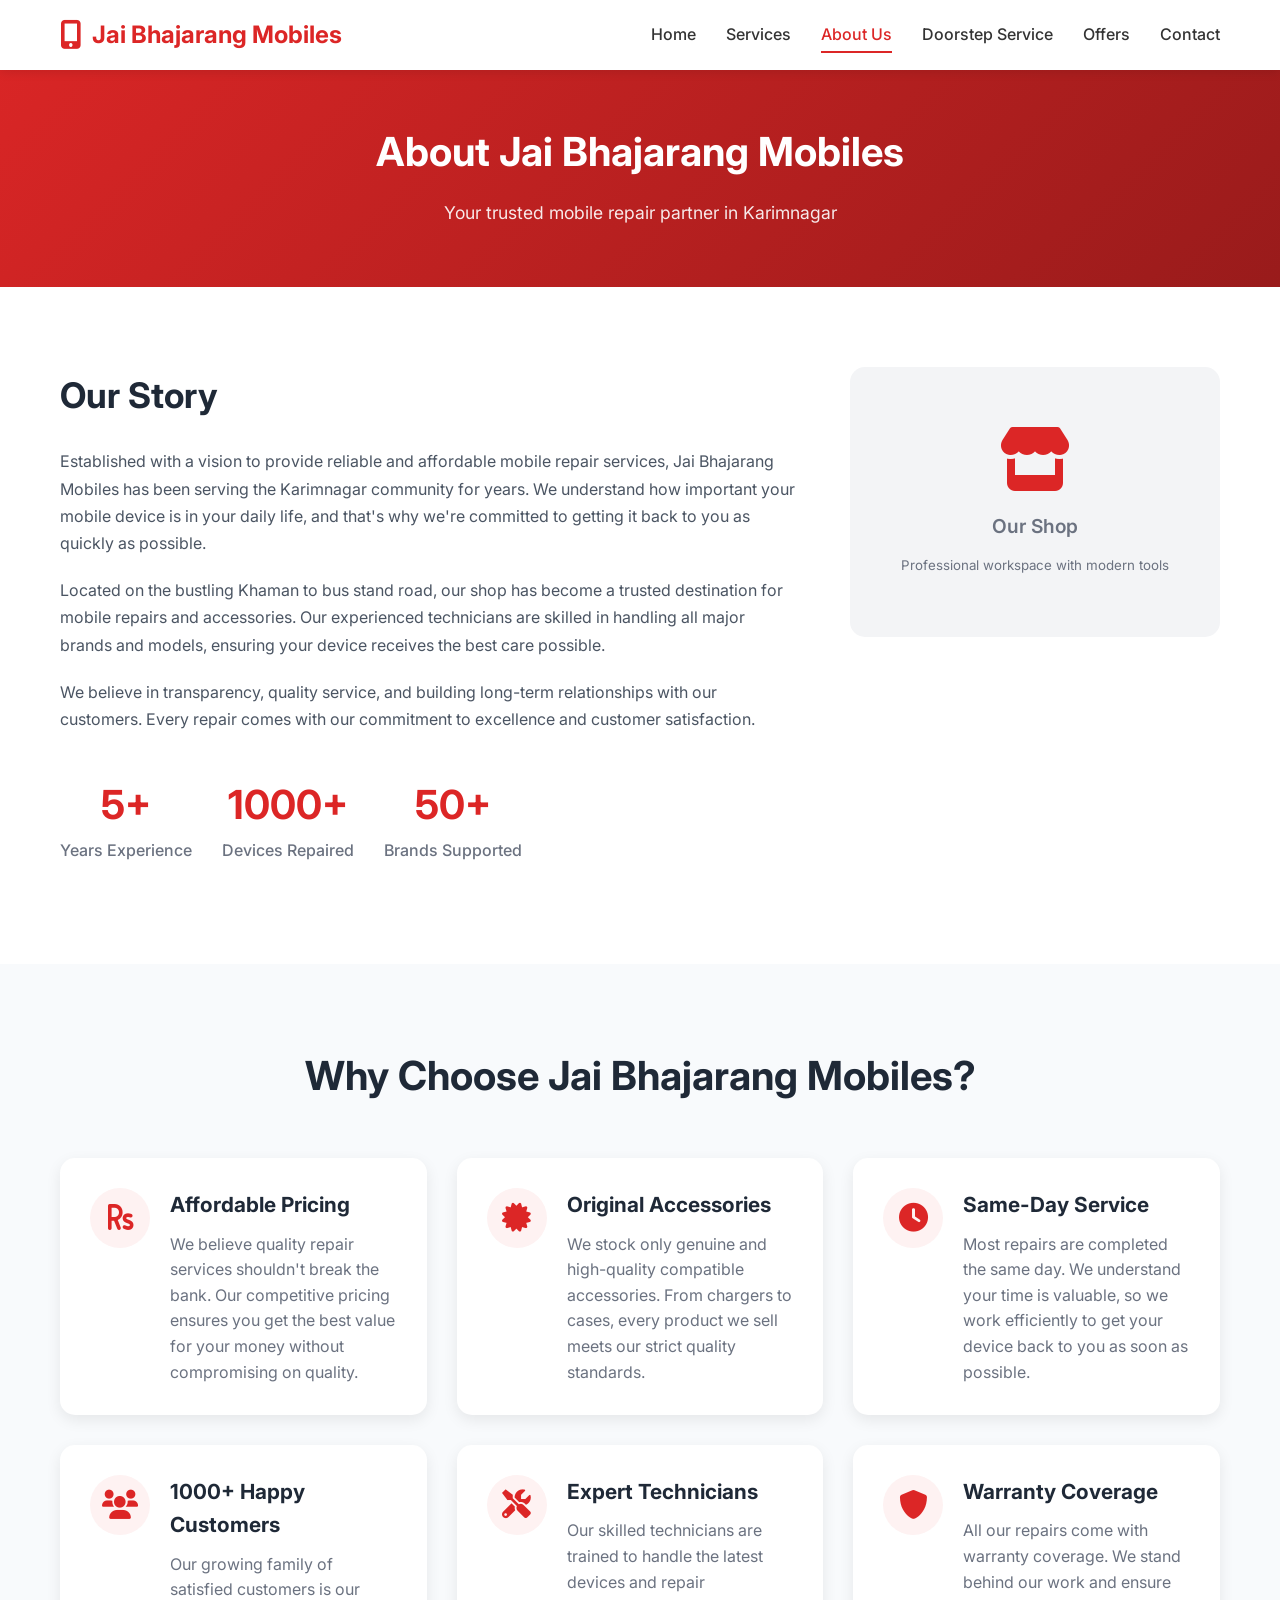
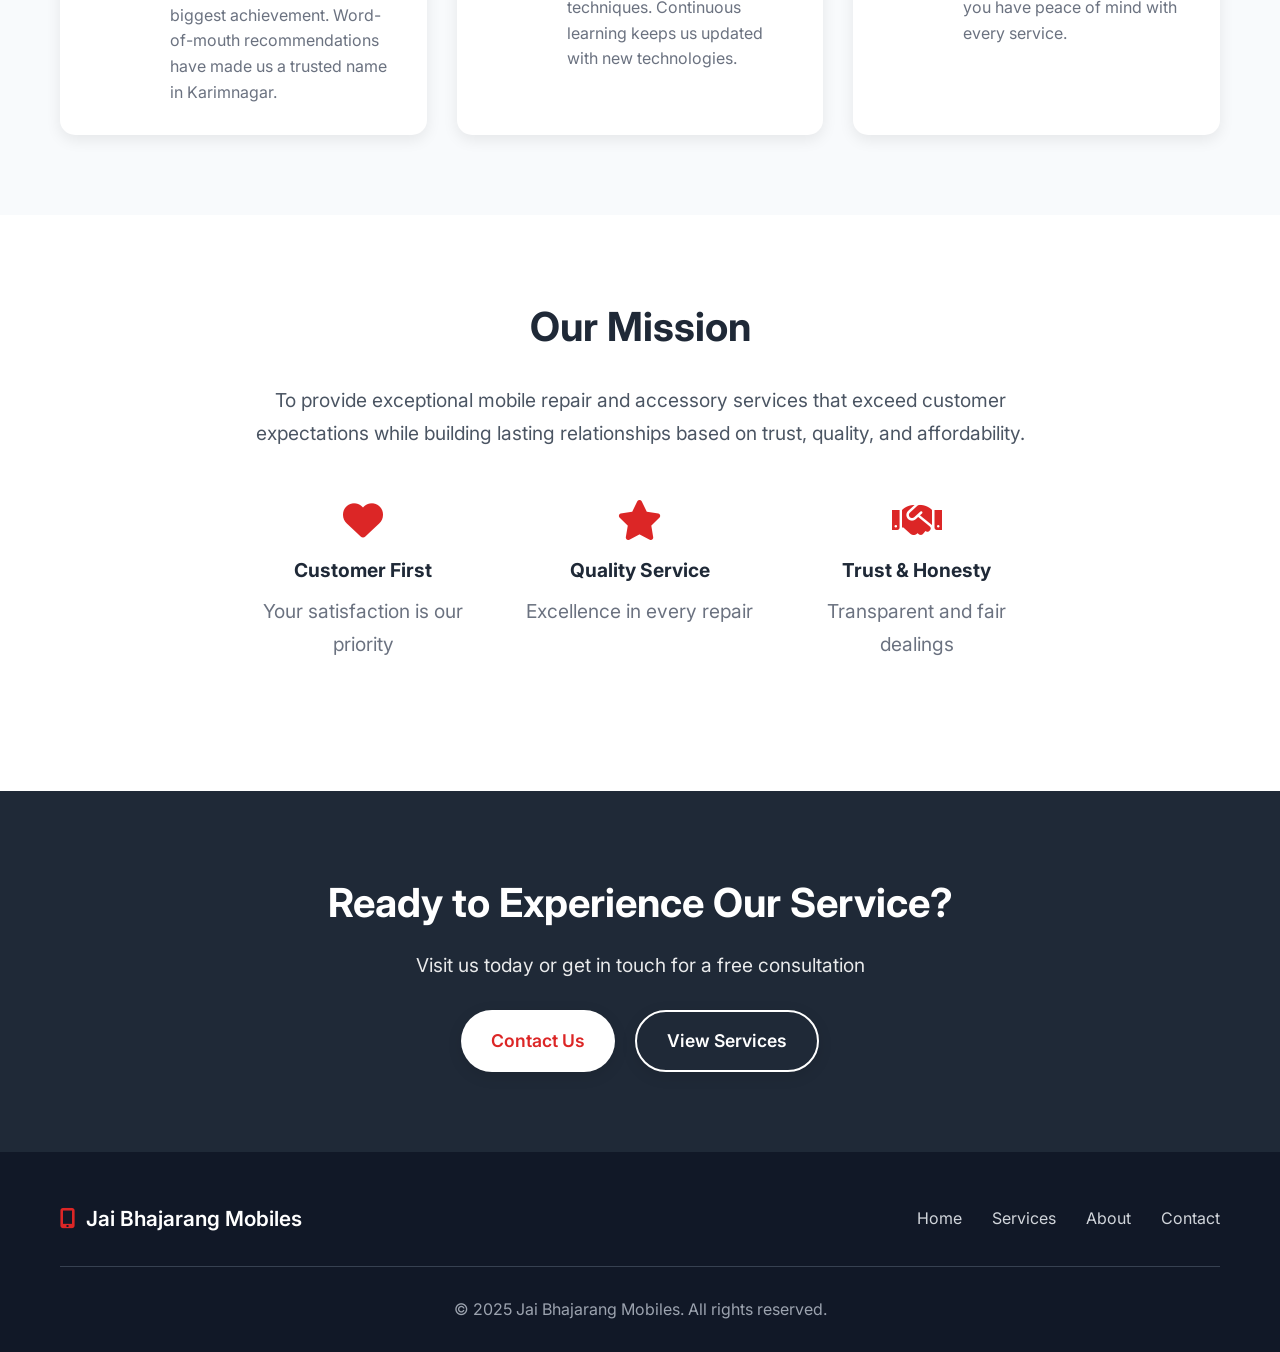
==== commit 2128d146: "added offers page" ====
--- a/about.html
+++ b/about.html
@@ -21,6 +21,7 @@
                 <a href="services.html" class="nav-link">Services</a>
                 <a href="about.html" class="nav-link active">About Us</a>
                 <a href="doorstep-service.html" class="nav-link">Doorstep Service</a>
+                <a href="offers.html" class="nav-link">Offers</a>
                 <a href="contact.html" class="nav-link">Contact</a>
             </div>
             <div class="nav-toggle" id="nav-toggle">
--- a/styles.css
+++ b/styles.css
@@ -1264,6 +1264,723 @@
 .google-review-btn i {
     margin-right: 10px;
     font-size: 1.2rem;
+}
+
+/* Offers Page Styles */
+.offers-visual {
+    display: flex;
+    justify-content: center;
+    align-items: center;
+}
+
+.offer-icons {
+    display: flex;
+    gap: 30px;
+    align-items: center;
+    font-size: 4rem;
+}
+
+.offer-icons .fa-percentage {
+    color: #dc2626;
+    animation: pulse 2s infinite;
+}
+
+.offer-icons .fa-gift {
+    color: #10b981;
+    animation: bounce 2s infinite;
+}
+
+.offer-icons .fa-star {
+    color: #fbbf24;
+    animation: rotate 3s linear infinite;
+}
+
+.offers-section {
+    padding: 80px 0;
+    background: #f8fafc;
+}
+
+.offers-loading,
+.no-offers {
+    text-align: center;
+    padding: 60px 20px;
+}
+
+.offers-loading i {
+    font-size: 3rem;
+    color: #dc2626;
+    margin-bottom: 20px;
+}
+
+.no-offers i {
+    font-size: 4rem;
+    color: #9ca3af;
+    margin-bottom: 20px;
+}
+
+.no-offers h3 {
+    font-size: 1.8rem;
+    color: #374151;
+    margin-bottom: 15px;
+}
+
+.no-offers p {
+    color: #6b7280;
+    font-size: 1.1rem;
+    margin-bottom: 30px;
+}
+
+.offers-grid {
+    display: grid;
+    grid-template-columns: repeat(auto-fit, minmax(350px, 1fr));
+    gap: 30px;
+}
+
+.offer-card {
+    background: white;
+    border-radius: 15px;
+    overflow: hidden;
+    box-shadow: 0 5px 15px rgba(0,0,0,0.08);
+    transition: all 0.3s ease;
+    border: 2px solid transparent;
+}
+
+.offer-card:hover {
+    transform: translateY(-5px);
+    box-shadow: 0 10px 25px rgba(0,0,0,0.15);
+    border-color: #dc2626;
+}
+
+.offer-image {
+    width: 100%;
+    height: 200px;
+    background: linear-gradient(135deg, #dc2626, #fbbf24);
+    display: flex;
+    align-items: center;
+    justify-content: center;
+    position: relative;
+    overflow: hidden;
+}
+
+.offer-image img {
+    width: 100%;
+    height: 100%;
+    object-fit: contain;
+    object-position: center;
+    background: white;
+    padding: 10px;
+    box-sizing: border-box;
+}
+
+.offer-image .default-icon {
+    font-size: 4rem;
+    color: white;
+    opacity: 0.8;
+}
+
+.offer-content {
+    padding: 25px;
+}
+
+.offer-title {
+    font-size: 1.4rem;
+    font-weight: 600;
+    color: #1f2937;
+    margin-bottom: 15px;
+    line-height: 1.3;
+}
+
+.offer-description {
+    color: #4b5563;
+    line-height: 1.6;
+    margin-bottom: 20px;
+}
+
+.offer-validity {
+    display: flex;
+    align-items: center;
+    gap: 8px;
+    color: #dc2626;
+    font-weight: 500;
+    font-size: 0.9rem;
+    background: #fef2f2;
+    padding: 8px 12px;
+    border-radius: 20px;
+    width: fit-content;
+}
+
+.offer-validity.expired {
+    color: #6b7280;
+    background: #f3f4f6;
+}
+
+/* Admin Styles */
+.admin-login {
+    padding: 100px 0;
+    background: #f8fafc;
+    min-height: 80vh;
+    display: flex;
+    align-items: center;
+}
+
+.login-container {
+    max-width: 500px;
+    margin: 0 auto;
+    background: white;
+    border-radius: 15px;
+    box-shadow: 0 10px 25px rgba(0,0,0,0.1);
+    overflow: hidden;
+}
+
+.login-header {
+    background: linear-gradient(135deg, #dc2626, #b91c1c);
+    color: white;
+    text-align: center;
+    padding: 40px 30px;
+}
+
+.login-header i {
+    font-size: 3rem;
+    margin-bottom: 15px;
+}
+
+.login-header h2 {
+    font-size: 1.8rem;
+    margin-bottom: 10px;
+}
+
+.login-form {
+    padding: 40px 30px;
+}
+
+.login-form .form-group {
+    margin-bottom: 25px;
+}
+
+.login-form label {
+    display: flex;
+    align-items: center;
+    gap: 10px;
+    font-weight: 500;
+    color: #374151;
+    margin-bottom: 8px;
+}
+
+.login-form input {
+    width: 100%;
+    padding: 12px 15px;
+    border: 2px solid #e5e7eb;
+    border-radius: 8px;
+    font-size: 1rem;
+    transition: border-color 0.3s ease;
+}
+
+.login-form input:focus {
+    outline: none;
+    border-color: #dc2626;
+}
+
+.login-btn {
+    width: 100%;
+    background: #dc2626;
+    color: white;
+    border: none;
+    padding: 15px;
+    border-radius: 8px;
+    font-size: 1.1rem;
+    font-weight: 600;
+    cursor: pointer;
+    transition: background 0.3s ease;
+    display: flex;
+    align-items: center;
+    justify-content: center;
+    gap: 10px;
+}
+
+.login-btn:hover {
+    background: #b91c1c;
+}
+
+.login-error {
+    background: #fef2f2;
+    color: #dc2626;
+    padding: 15px;
+    border-radius: 8px;
+    margin-top: 15px;
+    display: flex;
+    align-items: center;
+    gap: 10px;
+}
+
+.login-info {
+    background: #f8fafc;
+    padding: 30px;
+    border-top: 1px solid #e5e7eb;
+}
+
+.login-info h4 {
+    color: #374151;
+    margin-bottom: 15px;
+}
+
+.login-info ul {
+    list-style: none;
+    padding: 0;
+}
+
+.login-info li {
+    display: flex;
+    align-items: center;
+    gap: 10px;
+    color: #6b7280;
+    margin-bottom: 8px;
+}
+
+.login-info i {
+    color: #10b981;
+    width: 16px;
+}
+
+/* Admin Dashboard */
+.admin-header {
+    background: linear-gradient(135deg, #dc2626, #b91c1c);
+    color: white;
+    padding: 40px 0;
+}
+
+.admin-header .container {
+    display: flex;
+    justify-content: space-between;
+    align-items: center;
+    flex-wrap: wrap;
+    gap: 20px;
+}
+
+.admin-title h1 {
+    font-size: 2.2rem;
+    margin-bottom: 10px;
+}
+
+.admin-title p {
+    opacity: 0.9;
+    font-size: 1.1rem;
+}
+
+.admin-actions {
+    display: flex;
+    gap: 15px;
+}
+
+.admin-btn {
+    display: inline-flex;
+    align-items: center;
+    gap: 8px;
+    padding: 12px 24px;
+    border-radius: 8px;
+    text-decoration: none;
+    font-weight: 500;
+    font-size: 1rem;
+    border: none;
+    cursor: pointer;
+    transition: all 0.3s ease;
+}
+
+.admin-btn.primary {
+    background: #10b981;
+    color: white;
+}
+
+.admin-btn.primary:hover {
+    background: #059669;
+}
+
+.admin-btn.secondary {
+    background: white;
+    color: #374151;
+    border: 2px solid #e5e7eb;
+}
+
+.admin-btn.secondary:hover {
+    background: #f3f4f6;
+}
+
+.admin-btn.danger {
+    background: #dc2626;
+    color: white;
+}
+
+.admin-btn.danger:hover {
+    background: #b91c1c;
+}
+
+.admin-content {
+    padding: 40px 0;
+}
+
+/* Offer Form */
+.offer-form-section {
+    background: rgba(0,0,0,0.5);
+    position: fixed;
+    top: 0;
+    left: 0;
+    width: 100%;
+    height: 100%;
+    z-index: 1000;
+    display: flex;
+    align-items: center;
+    justify-content: center;
+    padding: 20px;
+}
+
+.form-container {
+    background: white;
+    border-radius: 15px;
+    max-width: 600px;
+    width: 100%;
+    max-height: 90vh;
+    overflow-y: auto;
+}
+
+.form-header {
+    background: #f8fafc;
+    padding: 20px 30px;
+    border-bottom: 1px solid #e5e7eb;
+    display: flex;
+    justify-content: space-between;
+    align-items: center;
+}
+
+.form-header h3 {
+    color: #1f2937;
+    font-size: 1.4rem;
+}
+
+.close-btn {
+    background: none;
+    border: none;
+    font-size: 1.5rem;
+    color: #6b7280;
+    cursor: pointer;
+    padding: 5px;
+    border-radius: 50%;
+    transition: all 0.3s ease;
+}
+
+.close-btn:hover {
+    background: #f3f4f6;
+    color: #374151;
+}
+
+.offer-form {
+    padding: 30px;
+}
+
+.form-row {
+    display: flex;
+    gap: 20px;
+}
+
+.form-group {
+    margin-bottom: 25px;
+    flex: 1;
+}
+
+.form-group label {
+    display: flex;
+    align-items: center;
+    gap: 8px;
+    font-weight: 500;
+    color: #374151;
+    margin-bottom: 8px;
+}
+
+.form-group input,
+.form-group textarea {
+    width: 100%;
+    padding: 12px 15px;
+    border: 2px solid #e5e7eb;
+    border-radius: 8px;
+    font-size: 1rem;
+    font-family: inherit;
+    transition: border-color 0.3s ease;
+}
+
+.form-group input:focus,
+.form-group textarea:focus {
+    outline: none;
+    border-color: #dc2626;
+}
+
+.form-group small {
+    color: #6b7280;
+    font-size: 0.9rem;
+    margin-top: 5px;
+    display: block;
+}
+
+.form-actions {
+    display: flex;
+    gap: 15px;
+    justify-content: flex-end;
+    padding-top: 20px;
+    border-top: 1px solid #e5e7eb;
+}
+
+/* Offers Management */
+.offers-management {
+    background: white;
+    border-radius: 15px;
+    box-shadow: 0 5px 15px rgba(0,0,0,0.08);
+    overflow: hidden;
+}
+
+.section-header {
+    background: #f8fafc;
+    padding: 25px 30px;
+    border-bottom: 1px solid #e5e7eb;
+    display: flex;
+    justify-content: space-between;
+    align-items: center;
+}
+
+.section-header h2 {
+    color: #1f2937;
+    font-size: 1.6rem;
+}
+
+.offers-count {
+    background: #dc2626;
+    color: white;
+    padding: 8px 16px;
+    border-radius: 20px;
+    font-weight: 500;
+    font-size: 0.9rem;
+}
+
+.admin-loading,
+.admin-no-offers {
+    text-align: center;
+    padding: 60px 30px;
+}
+
+.admin-loading i {
+    font-size: 3rem;
+    color: #dc2626;
+    margin-bottom: 20px;
+}
+
+.admin-no-offers i {
+    font-size: 4rem;
+    color: #9ca3af;
+    margin-bottom: 20px;
+}
+
+.admin-no-offers h3 {
+    color: #374151;
+    font-size: 1.5rem;
+    margin-bottom: 15px;
+}
+
+.admin-no-offers p {
+    color: #6b7280;
+    font-size: 1.1rem;
+}
+
+.offers-table-container {
+    padding: 0;
+}
+
+.offers-table {
+    width: 100%;
+    border-collapse: collapse;
+}
+
+.offers-table th,
+.offers-table td {
+    padding: 15px 20px;
+    text-align: left;
+    border-bottom: 1px solid #e5e7eb;
+}
+
+.offers-table th {
+    background: #f8fafc;
+    font-weight: 600;
+    color: #374151;
+    font-size: 0.9rem;
+    text-transform: uppercase;
+    letter-spacing: 0.5px;
+}
+
+.offers-table td {
+    color: #4b5563;
+}
+
+.offer-title-cell {
+    font-weight: 500;
+    color: #1f2937;
+}
+
+.offer-description-cell {
+    max-width: 200px;
+    overflow: hidden;
+    text-overflow: ellipsis;
+    white-space: nowrap;
+}
+
+.offer-validity-cell {
+    font-size: 0.9rem;
+}
+
+.offer-validity-cell.expired {
+    color: #6b7280;
+}
+
+.offer-validity-cell.active {
+    color: #10b981;
+    font-weight: 500;
+}
+
+.offer-actions {
+    display: flex;
+    gap: 10px;
+}
+
+.action-btn {
+    padding: 6px 12px;
+    border: none;
+    border-radius: 6px;
+    cursor: pointer;
+    font-size: 0.85rem;
+    font-weight: 500;
+    transition: all 0.3s ease;
+    display: flex;
+    align-items: center;
+    gap: 5px;
+}
+
+.action-btn.edit {
+    background: #fbbf24;
+    color: white;
+}
+
+.action-btn.edit:hover {
+    background: #f59e0b;
+}
+
+.action-btn.delete {
+    background: #dc2626;
+    color: white;
+}
+
+.action-btn.delete:hover {
+    background: #b91c1c;
+}
+
+/* Modal */
+.modal {
+    position: fixed;
+    top: 0;
+    left: 0;
+    width: 100%;
+    height: 100%;
+    background: rgba(0,0,0,0.5);
+    z-index: 1000;
+    display: flex;
+    align-items: center;
+    justify-content: center;
+    padding: 20px;
+}
+
+.modal-content {
+    background: white;
+    border-radius: 15px;
+    max-width: 500px;
+    width: 100%;
+}
+
+.modal-header {
+    background: #f8fafc;
+    padding: 20px 30px;
+    border-bottom: 1px solid #e5e7eb;
+    display: flex;
+    justify-content: space-between;
+    align-items: center;
+}
+
+.modal-header h3 {
+    color: #1f2937;
+    font-size: 1.3rem;
+}
+
+.modal-body {
+    padding: 30px;
+}
+
+.modal-body p {
+    color: #4b5563;
+    line-height: 1.6;
+    margin-bottom: 15px;
+}
+
+.modal-body .warning {
+    color: #dc2626;
+    font-weight: 500;
+    font-size: 0.9rem;
+}
+
+.modal-actions {
+    padding: 20px 30px;
+    border-top: 1px solid #e5e7eb;
+    display: flex;
+    gap: 15px;
+    justify-content: flex-end;
+}
+
+/* Admin Message */
+.admin-message {
+    position: fixed;
+    top: 20px;
+    right: 20px;
+    z-index: 1001;
+    background: white;
+    border-radius: 10px;
+    box-shadow: 0 10px 25px rgba(0,0,0,0.15);
+    overflow: hidden;
+    min-width: 300px;
+}
+
+.message-content {
+    padding: 20px;
+    display: flex;
+    align-items: center;
+    gap: 15px;
+}
+
+.admin-message.success {
+    border-left: 4px solid #10b981;
+}
+
+.admin-message.success #message-icon {
+    color: #10b981;
+}
+
+.admin-message.error {
+    border-left: 4px solid #dc2626;
+}
+
+.admin-message.error #message-icon {
+    color: #dc2626;
+}
+
+/* Animations */
+@keyframes pulse {
+    0%, 100% { transform: scale(1); }
+    50% { transform: scale(1.1); }
+}
+
+@keyframes rotate {
+    from { transform: rotate(0deg); }
+    to { transform: rotate(360deg); }
 }
 
 /* Responsive Design */
@@ -1457,4 +2174,42 @@
         padding: 12px 25px;
         font-size: 1rem;
     }
-}
+
+    /* Offers Page Mobile Styles */
+    .offers-visual .offer-icons {
+        font-size: 2.5rem;
+        gap: 15px;
+    }
+
+    .offers-grid {
+        grid-template-columns: 1fr;
+    }
+
+    /* Admin Mobile Styles */
+    .admin-actions {
+        flex-direction: column;
+        gap: 10px;
+    }
+
+    .admin-btn {
+        padding: 12px 20px;
+        font-size: 0.9rem;
+    }
+
+    .offers-table-container {
+        overflow-x: auto;
+    }
+
+    .offers-table {
+        min-width: 600px;
+    }
+
+    .form-row {
+        flex-direction: column;
+    }
+
+    .modal-content {
+        margin: 10% 5%;
+        max-width: none;
+    }
+}
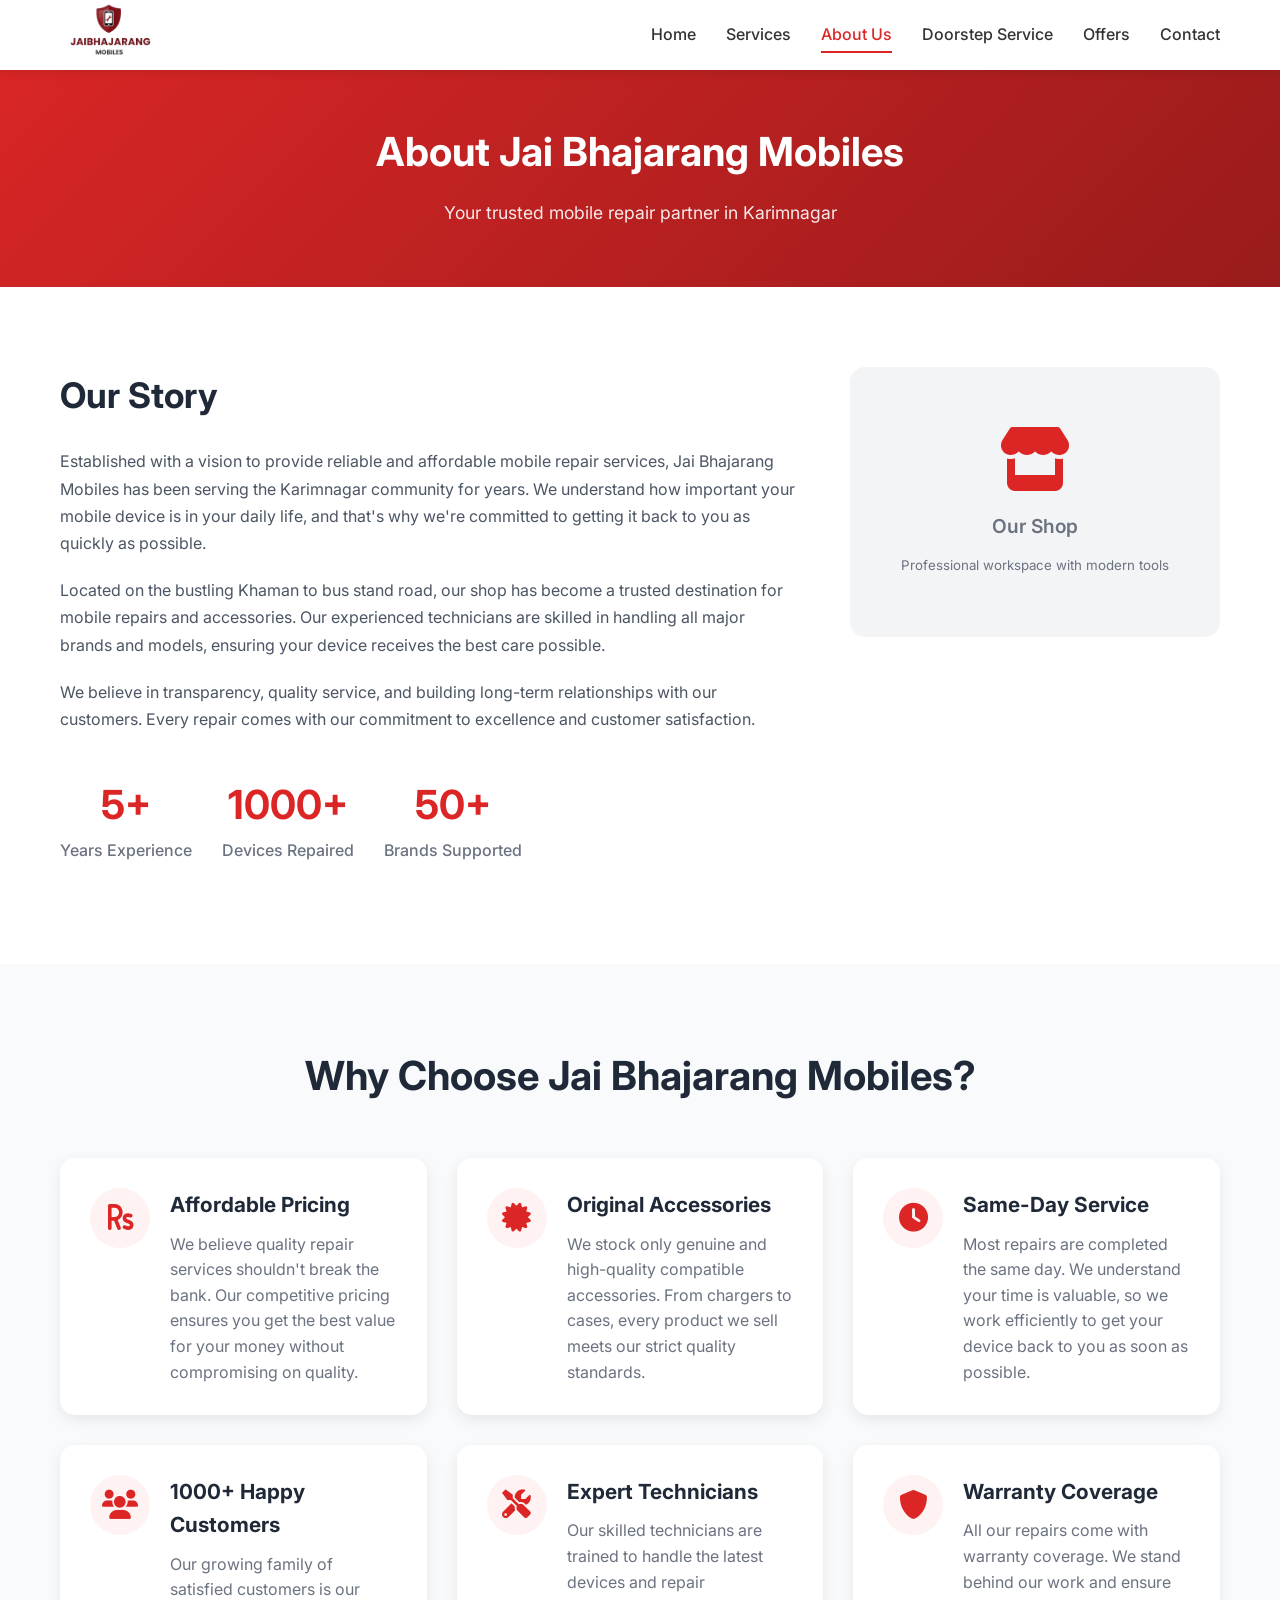
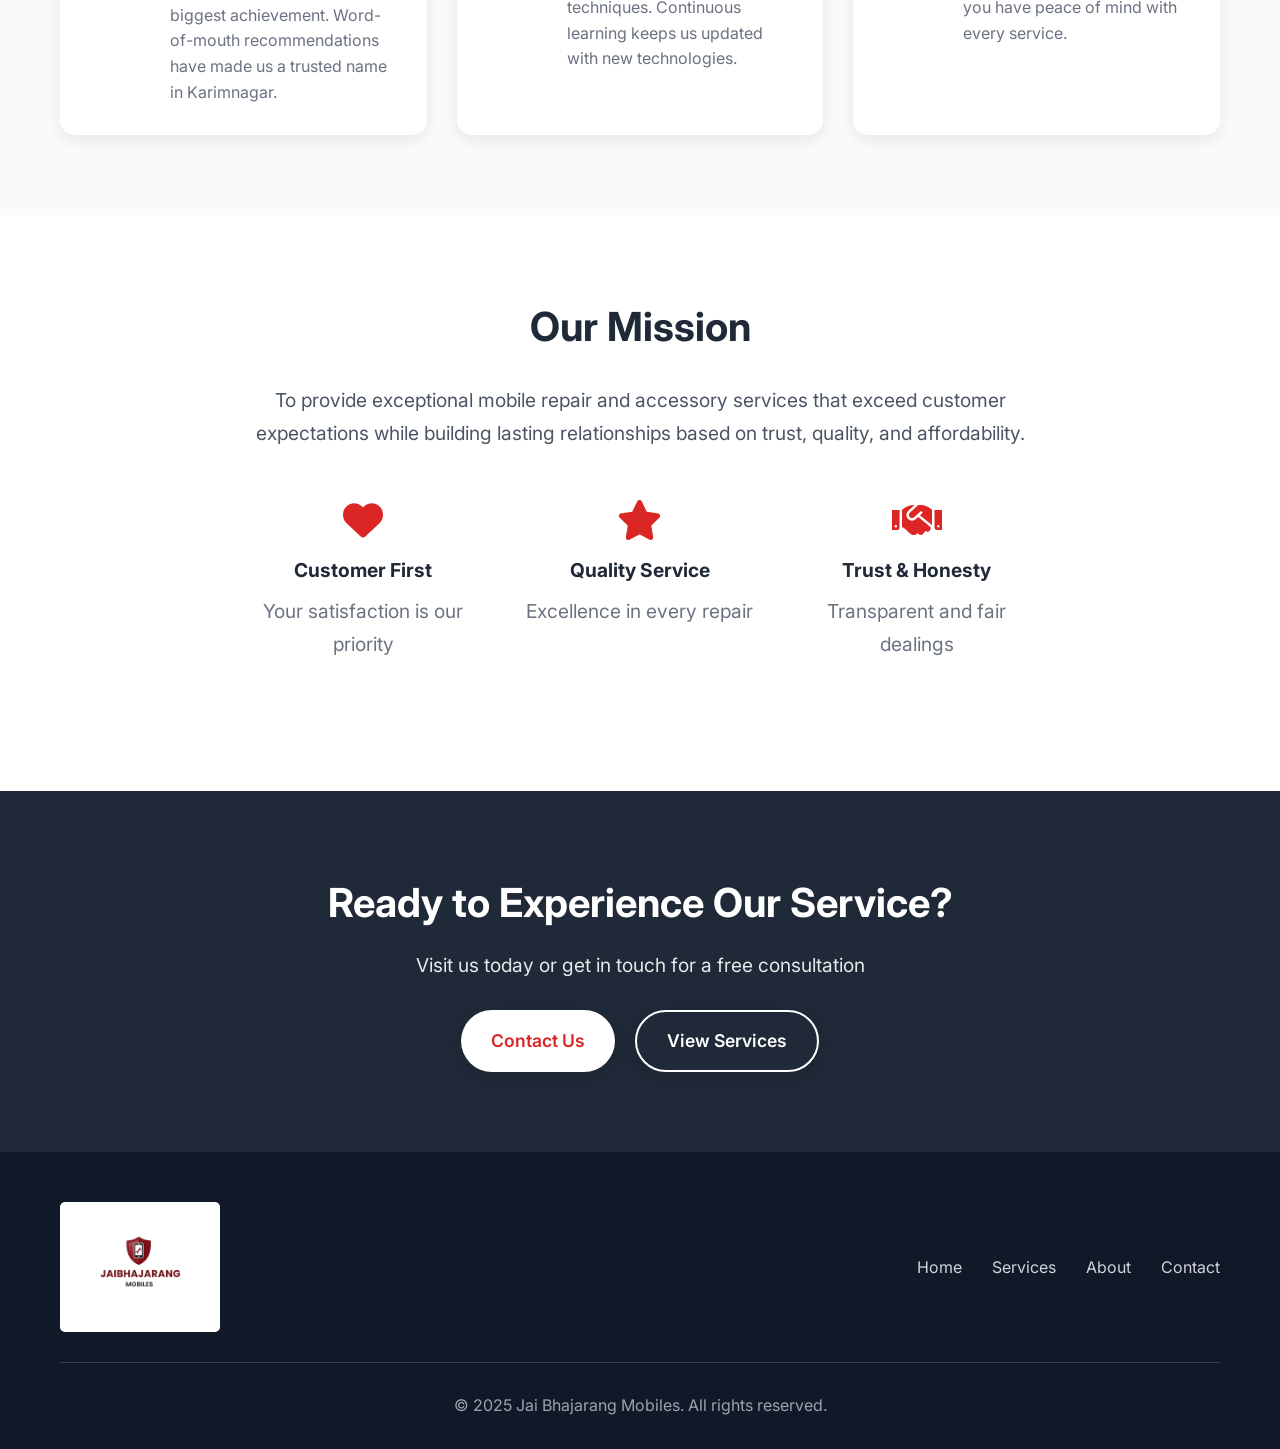
==== commit 30093b8b: "updated logo and instagram link" ====
--- a/about.html
+++ b/about.html
@@ -1,20 +1,37 @@
 <!DOCTYPE html>
 <html lang="en">
+
 <head>
     <meta charset="UTF-8">
     <meta name="viewport" content="width=device-width, initial-scale=1.0">
-    <title>About Us - Jai Bhajarang Mobiles</title>
+
+    <!-- Primary SEO Meta Tags -->
+    <title>About Jai Bhajarang Mobiles - Trusted Mobile Shop & Repair Center in Karimnagar Since Years</title>
+    <meta name="description"
+        content="Learn about Jai Bhajarang Mobiles - Karimnagar's trusted mobile shop and repair center. Expert technicians, quality service, and customer satisfaction guaranteed for all mobile brands.">
+    <meta name="keywords"
+        content="about Jai Bhajarang Mobiles, mobile shop history Karimnagar, trusted mobile repair Karimnagar, experienced mobile technicians Karimnagar, BHAJARANG mobile sales service">
+    <meta name="robots" content="index, follow">
+    <link rel="canonical" href="https://bhajarang.vercel.app/about.html">
+
+    <!-- Open Graph / Facebook -->
+    <meta property="og:type" content="website">
+    <meta property="og:url" content="https://bhajarang.vercel.app/about.html">
+    <meta property="og:title" content="About Jai Bhajarang Mobiles - Trusted Mobile Shop in Karimnagar">
+    <meta property="og:description"
+        content="Learn about Karimnagar's trusted mobile shop and repair center. Expert technicians and quality service guaranteed.">
+    <meta property="og:image" content="https://bhajarang.vercel.app/images/about-og.jpg">
     <link rel="stylesheet" href="styles.css">
     <link href="https://cdnjs.cloudflare.com/ajax/libs/font-awesome/6.0.0/css/all.min.css" rel="stylesheet">
     <link href="https://fonts.googleapis.com/css2?family=Inter:wght@300;400;500;600;700&display=swap" rel="stylesheet">
 </head>
+
 <body>
     <!-- Navigation -->
     <nav class="navbar">
         <div class="nav-container">
             <div class="nav-logo">
-                <i class="fas fa-mobile-alt"></i>
-                <span>Jai Bhajarang Mobiles</span>
+                <img src="logo.png" alt="Jai Bhajarang Mobiles Logo" class="logo-img">
             </div>
             <div class="nav-menu" id="nav-menu">
                 <a href="index.html" class="nav-link">Home</a>
@@ -46,12 +63,18 @@
             <div class="about-grid">
                 <div class="about-text">
                     <h2>Our Story</h2>
-                    <p>Established with a vision to provide reliable and affordable mobile repair services, Jai Bhajarang Mobiles has been serving the Karimnagar community for years. We understand how important your mobile device is in your daily life, and that's why we're committed to getting it back to you as quickly as possible.</p>
-                    
-                    <p>Located on the bustling Khaman to bus stand road, our shop has become a trusted destination for mobile repairs and accessories. Our experienced technicians are skilled in handling all major brands and models, ensuring your device receives the best care possible.</p>
-                    
-                    <p>We believe in transparency, quality service, and building long-term relationships with our customers. Every repair comes with our commitment to excellence and customer satisfaction.</p>
-                    
+                    <p>Established with a vision to provide reliable and affordable mobile repair services, Jai
+                        Bhajarang Mobiles has been serving the Karimnagar community for years. We understand how
+                        important your mobile device is in your daily life, and that's why we're committed to getting it
+                        back to you as quickly as possible.</p>
+
+                    <p>Located on the bustling Khaman to bus stand road, our shop has become a trusted destination for
+                        mobile repairs and accessories. Our experienced technicians are skilled in handling all major
+                        brands and models, ensuring your device receives the best care possible.</p>
+
+                    <p>We believe in transparency, quality service, and building long-term relationships with our
+                        customers. Every repair comes with our commitment to excellence and customer satisfaction.</p>
+
                     <div class="experience-stats">
                         <div class="stat">
                             <h3>5+</h3>
@@ -67,7 +90,7 @@
                         </div>
                     </div>
                 </div>
-                
+
                 <div class="about-image">
                     <div class="shop-placeholder">
                         <i class="fas fa-store"></i>
@@ -84,14 +107,15 @@
         <div class="container">
             <h2>Why Choose Jai Bhajarang Mobiles?</h2>
             <div class="reasons-grid">
-                
+
                 <div class="reason-card">
                     <div class="reason-icon">
                         <i class="fas fa-rupee-sign"></i>
                     </div>
                     <div class="reason-content">
                         <h3>Affordable Pricing</h3>
-                        <p>We believe quality repair services shouldn't break the bank. Our competitive pricing ensures you get the best value for your money without compromising on quality.</p>
+                        <p>We believe quality repair services shouldn't break the bank. Our competitive pricing ensures
+                            you get the best value for your money without compromising on quality.</p>
                     </div>
                 </div>
 
@@ -101,7 +125,8 @@
                     </div>
                     <div class="reason-content">
                         <h3>Original Accessories</h3>
-                        <p>We stock only genuine and high-quality compatible accessories. From chargers to cases, every product we sell meets our strict quality standards.</p>
+                        <p>We stock only genuine and high-quality compatible accessories. From chargers to cases, every
+                            product we sell meets our strict quality standards.</p>
                     </div>
                 </div>
 
@@ -111,7 +136,8 @@
                     </div>
                     <div class="reason-content">
                         <h3>Same-Day Service</h3>
-                        <p>Most repairs are completed the same day. We understand your time is valuable, so we work efficiently to get your device back to you as soon as possible.</p>
+                        <p>Most repairs are completed the same day. We understand your time is valuable, so we work
+                            efficiently to get your device back to you as soon as possible.</p>
                     </div>
                 </div>
 
@@ -121,7 +147,8 @@
                     </div>
                     <div class="reason-content">
                         <h3>1000+ Happy Customers</h3>
-                        <p>Our growing family of satisfied customers is our biggest achievement. Word-of-mouth recommendations have made us a trusted name in Karimnagar.</p>
+                        <p>Our growing family of satisfied customers is our biggest achievement. Word-of-mouth
+                            recommendations have made us a trusted name in Karimnagar.</p>
                     </div>
                 </div>
 
@@ -131,7 +158,8 @@
                     </div>
                     <div class="reason-content">
                         <h3>Expert Technicians</h3>
-                        <p>Our skilled technicians are trained to handle the latest devices and repair techniques. Continuous learning keeps us updated with new technologies.</p>
+                        <p>Our skilled technicians are trained to handle the latest devices and repair techniques.
+                            Continuous learning keeps us updated with new technologies.</p>
                     </div>
                 </div>
 
@@ -141,7 +169,8 @@
                     </div>
                     <div class="reason-content">
                         <h3>Warranty Coverage</h3>
-                        <p>All our repairs come with warranty coverage. We stand behind our work and ensure you have peace of mind with every service.</p>
+                        <p>All our repairs come with warranty coverage. We stand behind our work and ensure you have
+                            peace of mind with every service.</p>
                     </div>
                 </div>
 
@@ -154,8 +183,9 @@
         <div class="container">
             <div class="mission-content">
                 <h2>Our Mission</h2>
-                <p>To provide exceptional mobile repair and accessory services that exceed customer expectations while building lasting relationships based on trust, quality, and affordability.</p>
-                
+                <p>To provide exceptional mobile repair and accessory services that exceed customer expectations while
+                    building lasting relationships based on trust, quality, and affordability.</p>
+
                 <div class="values">
                     <div class="value">
                         <i class="fas fa-heart"></i>
@@ -196,8 +226,7 @@
         <div class="container">
             <div class="footer-content">
                 <div class="footer-logo">
-                    <i class="fas fa-mobile-alt"></i>
-                    <span>Jai Bhajarang Mobiles</span>
+                    <img src="logo.png" alt="Jai Bhajarang Mobiles Logo" class="logo-img">
                 </div>
                 <div class="footer-links">
                     <a href="index.html">Home</a>
@@ -214,4 +243,5 @@
 
     <script src="script.js"></script>
 </body>
+
 </html>
--- a/styles.css
+++ b/styles.css
@@ -44,11 +44,18 @@
     font-size: 1.5rem;
     font-weight: 700;
     color: #dc2626;
+    margin-left: -20px;
 }
 
 .nav-logo i {
     margin-right: 10px;
     font-size: 1.8rem;
+}
+
+.logo-img {
+    height: 110px;
+    width: 140px;
+    object-fit: contain;
 }
 
 .nav-menu {
@@ -478,6 +485,104 @@
 .service-features li i {
     color: #10b981;
     margin-right: 8px;
+}
+
+.offer-content {
+    padding: 24px;
+    flex-grow: 1;
+    display: flex;
+    flex-direction: column;
+    gap: 16px;
+    background: white;
+    border-radius: 0 0 10px 10px;
+}
+
+.offer-title {
+    font-size: 1.25rem;
+    color: #1f2937;
+    margin: 0 0 8px 0;
+    line-height: 1.3;
+}
+
+.offer-description {
+    color: #4b5563;
+    margin: 0;
+    line-height: 1.5;
+    flex-grow: 1;
+}
+
+.offer-card {
+    background: white;
+    border-radius: 10px;
+    overflow: hidden;
+    box-shadow: 0 2px 10px rgba(0, 0, 0, 0.1);
+    transition: transform 0.3s ease, box-shadow 0.3s ease;
+    display: flex;
+    flex-direction: column;
+    height: 100%;
+}
+
+.offer-card:hover {
+    transform: translateY(-5px);
+    box-shadow: 0 10px 25px rgba(0,0,0,0.15);
+}
+
+.offer-image-container {
+    width: 100%;
+    height: 200px;
+    display: flex;
+    align-items: center;
+    justify-content: center;
+    background: #f8f9fa;
+    overflow: hidden;
+    position: relative;
+}
+
+.offer-image {
+    width: 100%;
+    height: 100%;
+    object-fit: contain;
+    padding: 15px;
+    transition: transform 0.3s ease;
+}
+
+.offer-card:hover .offer-image {
+    transform: scale(1.03);
+}
+
+.default-icon {
+    font-size: 3rem;
+    color: #e2e8f0;
+    text-align: center;
+    width: 100%;
+}
+
+.offer-validity {
+    display: flex;
+    align-items: center;
+    gap: 8px;
+    margin-top: auto;
+    padding: 10px 14px;
+    background: #f8f9fa;
+    border-radius: 8px;
+    font-size: 0.9rem;
+    color: #1f2937;
+    border-left: 3px solid #dc2626;
+    transition: all 0.3s ease;
+    font-weight: 500;
+}
+
+.offer-validity i {
+    color: #dc2626;
+}
+
+.offer-validity.expired {
+    border-left-color: #9ca3af;
+    color: #9ca3af;
+}
+
+.offer-validity.expired i {
+    color: #9ca3af;
 }
 
 /* About Content */
@@ -978,6 +1083,9 @@
     align-items: center;
     font-size: 1.3rem;
     font-weight: 600;
+    background: white;
+    padding: 10px;
+    border-radius: 5px;
 }
 
 .footer-logo i {
@@ -1338,80 +1446,104 @@
 
 .offer-card {
     background: white;
-    border-radius: 15px;
+    border-radius: 10px;
     overflow: hidden;
-    box-shadow: 0 5px 15px rgba(0,0,0,0.08);
-    transition: all 0.3s ease;
-    border: 2px solid transparent;
+    box-shadow: 0 2px 10px rgba(0, 0, 0, 0.1);
+    transition: transform 0.3s ease, box-shadow 0.3s ease;
+    display: flex;
+    flex-direction: column;
+    height: 100%;
 }
 
 .offer-card:hover {
     transform: translateY(-5px);
     box-shadow: 0 10px 25px rgba(0,0,0,0.15);
-    border-color: #dc2626;
-}
-
-.offer-image {
+}
+
+.offer-image-container {
     width: 100%;
     height: 200px;
-    background: linear-gradient(135deg, #dc2626, #fbbf24);
     display: flex;
     align-items: center;
     justify-content: center;
+    background: #f8f9fa;
+    overflow: hidden;
     position: relative;
-    overflow: hidden;
-}
-
-.offer-image img {
-    width: 100%;
-    height: 100%;
-    object-fit: contain;
-    object-position: center;
-    background: white;
-    padding: 10px;
-    box-sizing: border-box;
-}
-
-.offer-image .default-icon {
-    font-size: 4rem;
-    color: white;
-    opacity: 0.8;
-}
-
-.offer-content {
-    padding: 25px;
-}
-
-.offer-title {
-    font-size: 1.4rem;
-    font-weight: 600;
-    color: #1f2937;
-    margin-bottom: 15px;
-    line-height: 1.3;
-}
-
-.offer-description {
-    color: #4b5563;
-    line-height: 1.6;
-    margin-bottom: 20px;
-}
-
-.offer-validity {
-    display: flex;
-    align-items: center;
-    gap: 8px;
-    color: #dc2626;
-    font-weight: 500;
-    font-size: 0.9rem;
-    background: #fef2f2;
-    padding: 8px 12px;
-    border-radius: 20px;
-    width: fit-content;
 }
 
 .offer-validity.expired {
     color: #6b7280;
     background: #f3f4f6;
+}
+
+/* Admin Header */
+.admin-header {
+    padding: 100px 0 20px;
+    background: #f8fafc;
+    margin-bottom: 30px;
+    border-bottom: 1px solid #e5e7eb;
+}
+
+.admin-header .container {
+    display: flex;
+    justify-content: space-between;
+    align-items: center;
+    flex-wrap: wrap;
+    gap: 20px;
+}
+
+.admin-title {
+    flex: 1;
+    min-width: 300px;
+}
+
+.admin-actions {
+    display: flex;
+    gap: 15px;
+    align-items: center;
+    margin: 5px 0;
+    padding: 8px 0;
+}
+
+.admin-btn {
+    display: inline-flex;
+    align-items: center;
+    gap: 8px;
+    padding: 10px 20px;
+    border-radius: 6px;
+    font-weight: 500;
+    font-size: 0.95rem;
+    cursor: pointer;
+    transition: all 0.3s ease;
+    text-decoration: none;
+    border: none;
+}
+
+.admin-btn i {
+    font-size: 0.9em;
+}
+
+.admin-btn.primary {
+    background: #dc2626;
+    color: white;
+}
+
+.admin-btn.primary:hover {
+    background: #b91c1c;
+    transform: translateY(-2px);
+    box-shadow: 0 4px 12px rgba(220, 38, 38, 0.2);
+}
+
+.admin-btn.secondary {
+    background: #f3f4f6;
+    color: #1f2937;
+    border: 1px solid #d1d5db;
+}
+
+.admin-btn.secondary:hover {
+    background: #e5e7eb;
+    transform: translateY(-2px);
+    box-shadow: 0 2px 8px rgba(0, 0, 0, 0.1);
 }
 
 /* Admin Styles */
@@ -1574,15 +1706,18 @@
 .admin-btn {
     display: inline-flex;
     align-items: center;
+    justify-content: center;
     gap: 8px;
     padding: 12px 24px;
-    border-radius: 8px;
+    border-radius: 50px;
+    font-weight: 500;
     text-decoration: none;
-    font-weight: 500;
-    font-size: 1rem;
+    transition: all 0.3s ease;
     border: none;
     cursor: pointer;
-    transition: all 0.3s ease;
+    font-size: 0.95rem;
+    min-width: 200px;
+    text-align: center;
 }
 
 .admin-btn.primary {
@@ -1726,6 +1861,17 @@
     border-top: 1px solid #e5e7eb;
 }
 
+.offer-image-preview {
+    width: 100%;
+    max-width: 200px;
+    height: auto;
+    border-radius: 8px;
+    margin: 15px 0;
+    display: block;
+    border: 1px solid #e5e7eb;
+    box-shadow: 0 2px 4px rgba(0,0,0,0.1);
+}
+
 /* Offers Management */
 .offers-management {
     background: white;
@@ -1828,7 +1974,9 @@
 }
 
 .offer-validity-cell {
-    font-size: 0.9rem;
+    white-space: nowrap;
+    font-family: monospace;
+    color: #1f2937;
 }
 
 .offer-validity-cell.expired {
